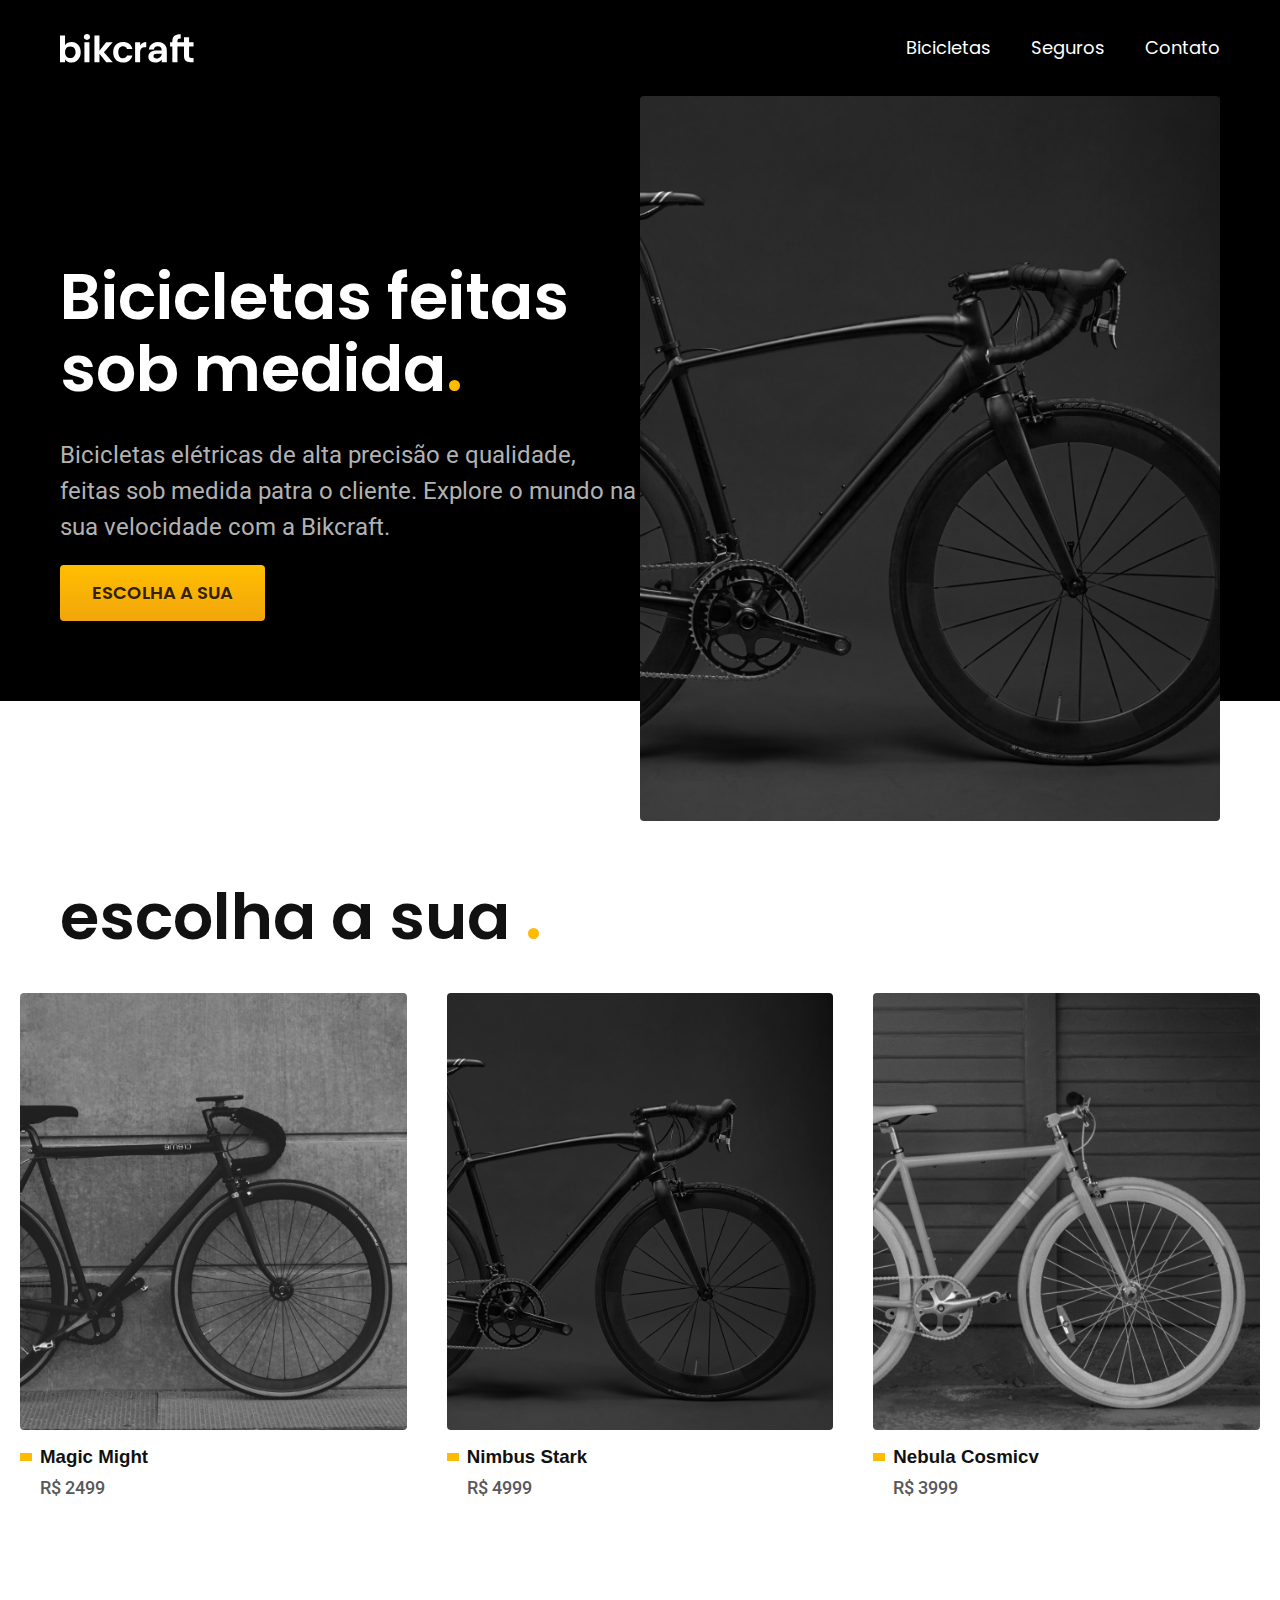
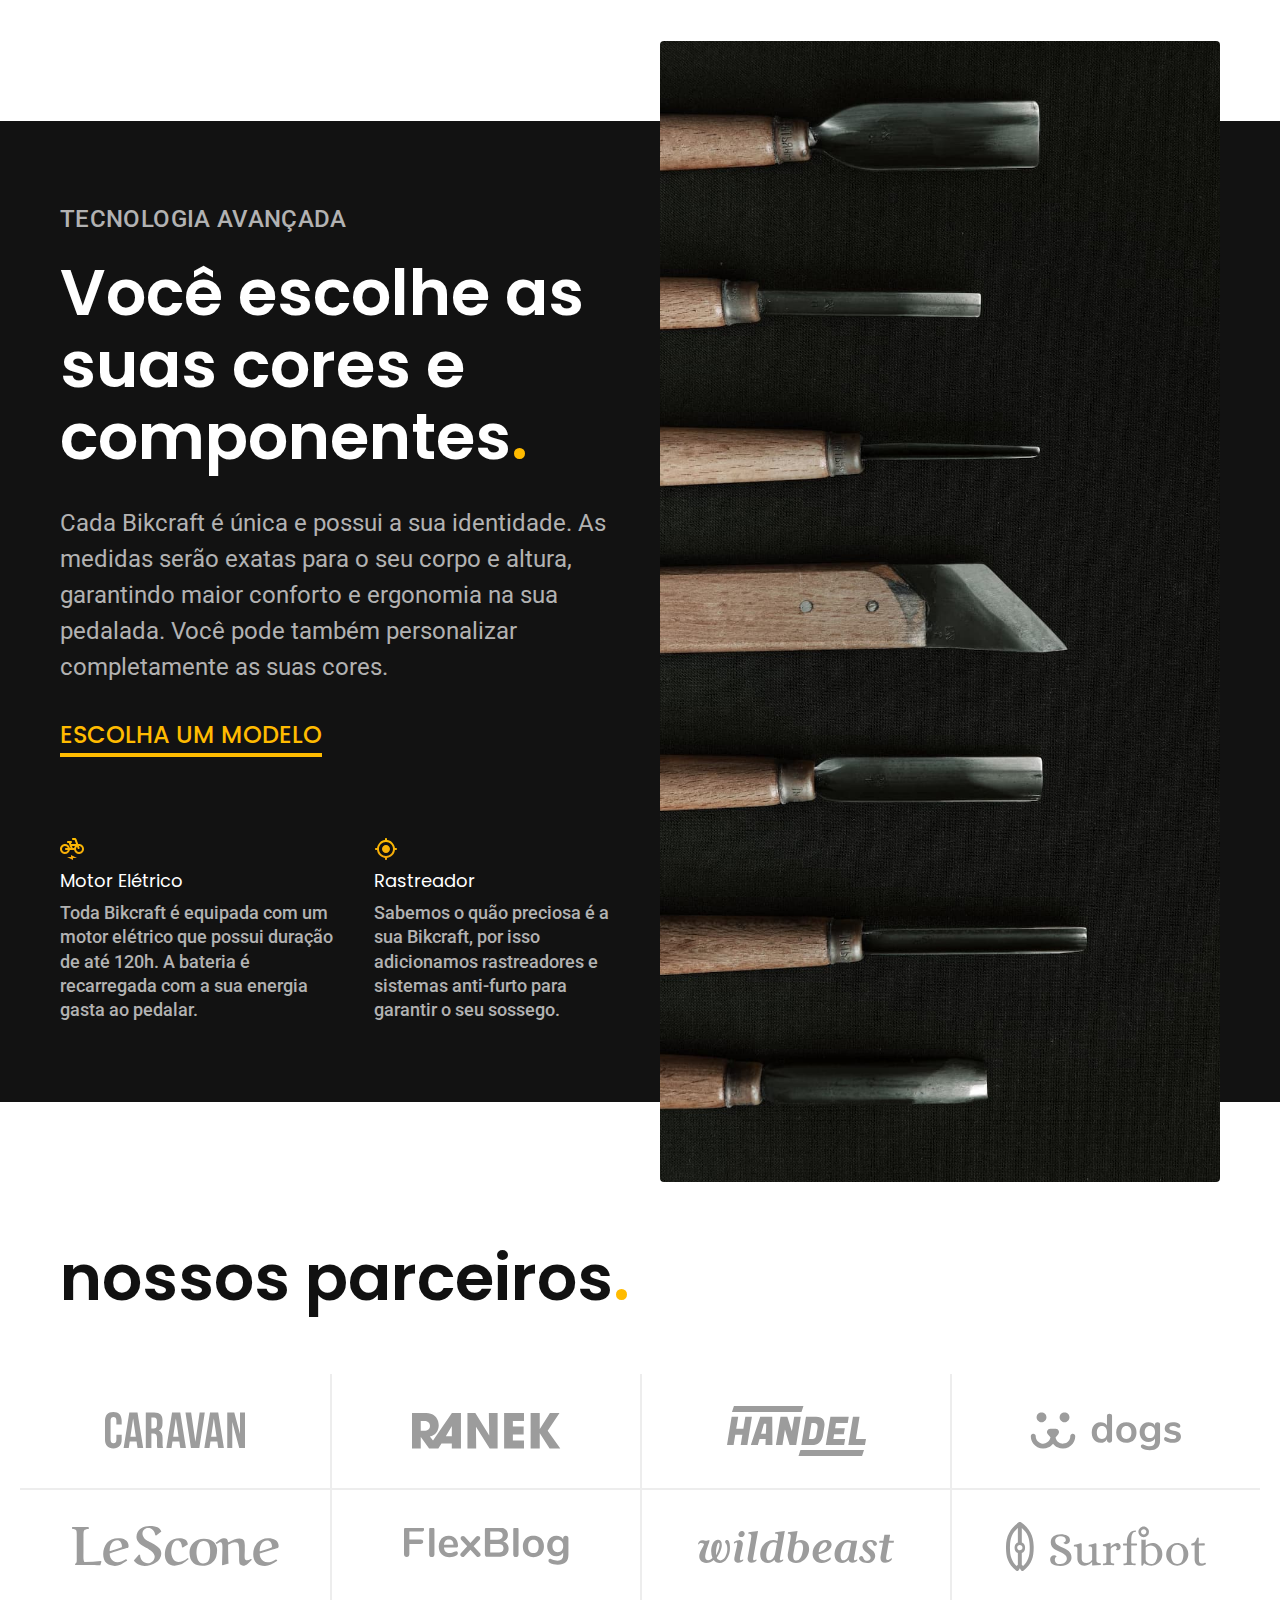
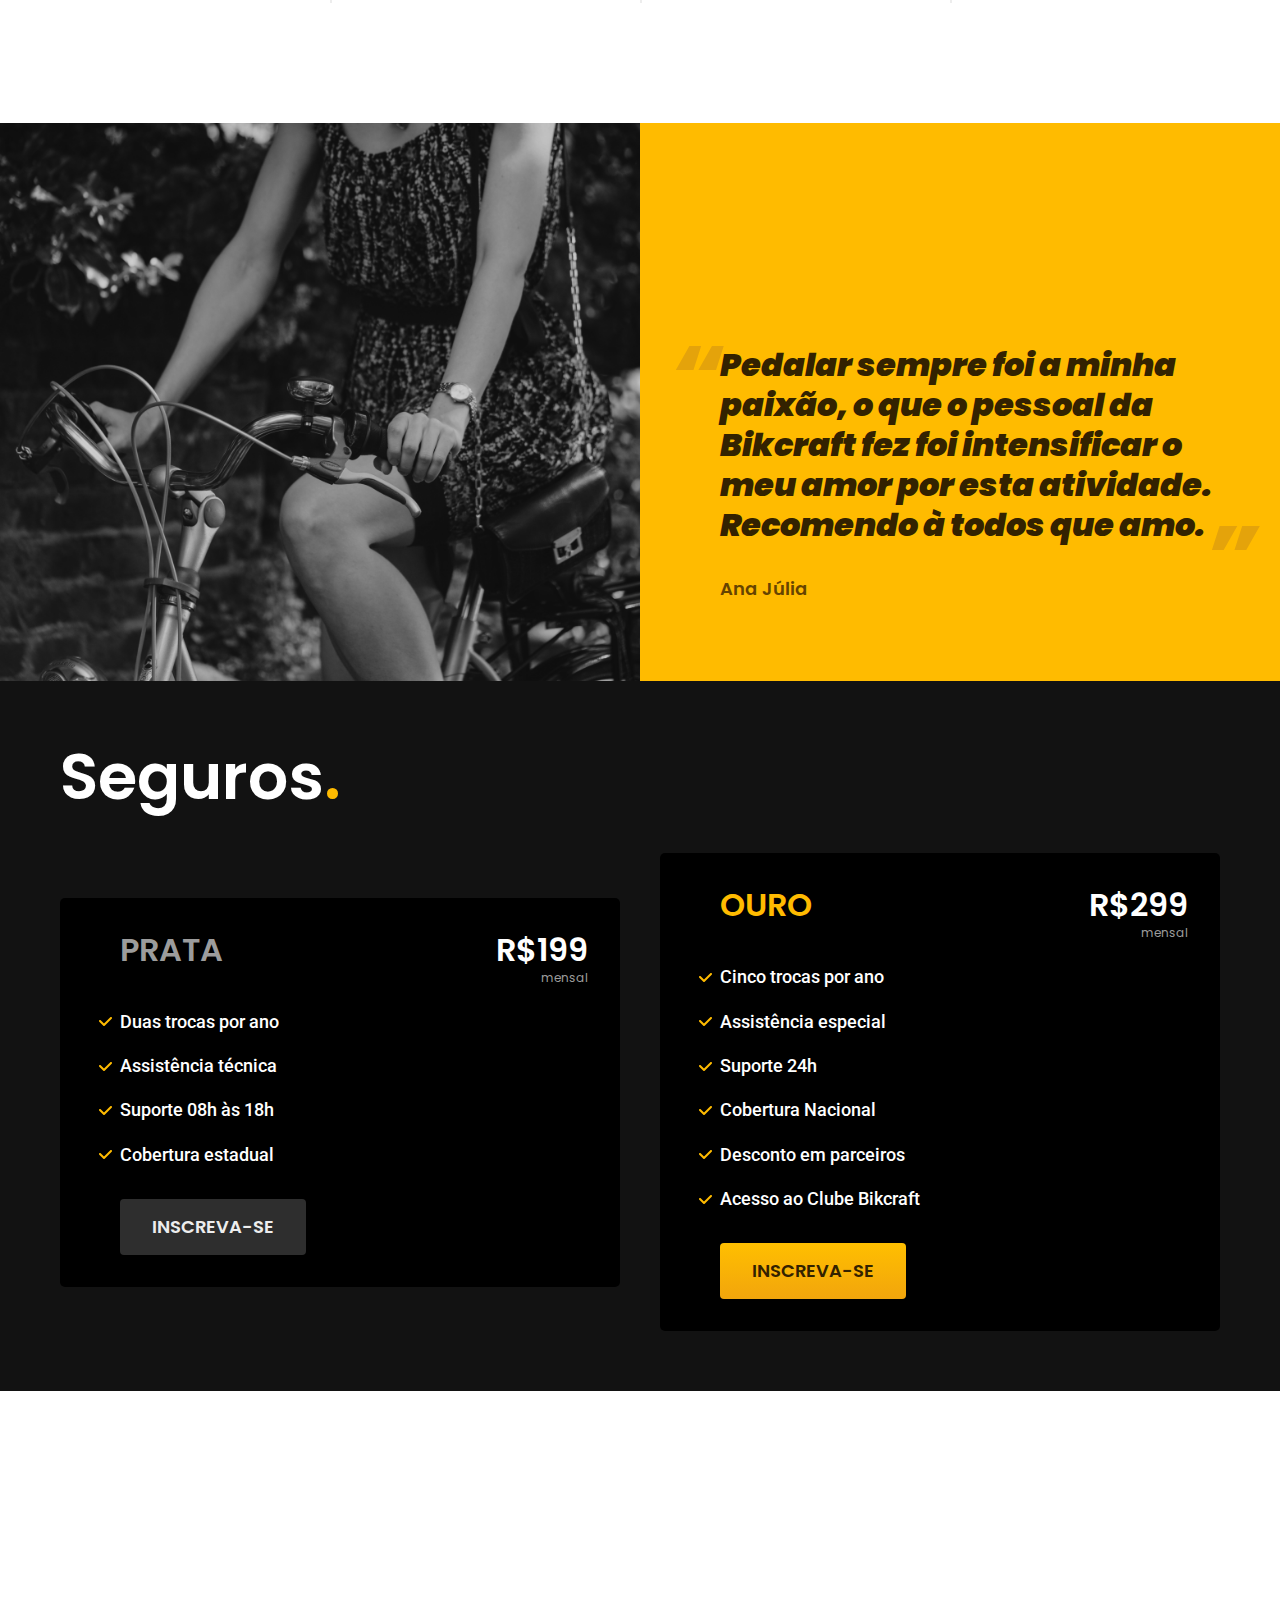
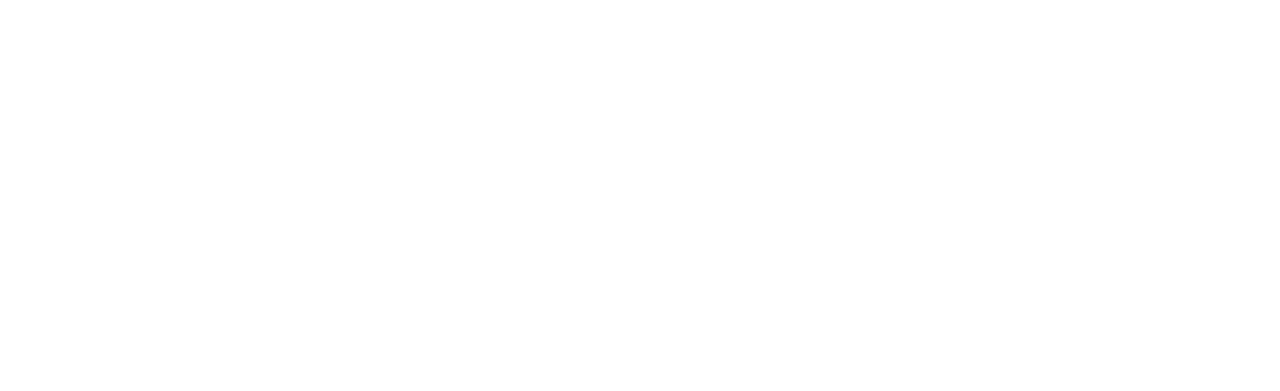
==== index.html @ 22cd0e04 "seguros" ====
<!DOCTYPE html>
<html lang="pt-br">

<head>
  <meta charset="UTF-8">
  <meta name="viewport" content="width=device-width, initial-scale=1.0">
  <link rel="stylesheet" href="./css/style.css">
  <title>Bikcraft - Bicicletas Elétricas</title>
  <meta name="description" content="Bicicletas elétricas de alta precisão e qualidade,  feitas sob medida patra o cliente. Explore o mundo na sua velocidade com a Bikcraft.">

  <link rel="preconnect" href="https://fonts.googleapis.com">
  <link rel="preconnect" href="https://fonts.gstatic.com" crossorigin>
  <link href="https://fonts.googleapis.com/css2?family=Merriweather:ital,wght@0,300;0,400;0,700;0,900;1,300;1,400;1,700;1,900&family=Poppins:ital,wght@0,100;0,200;0,300;0,400;0,500;0,600;0,700;0,800;0,900;1,100;1,200;1,300;1,400;1,500;1,600;1,700;1,800;1,900&family=Roboto:ital,wght@0,100;0,300;0,400;0,500;0,700;0,900;1,100;1,300;1,400;1,500;1,700;1,900&display=swap" rel="stylesheet">
</head>

<body>
  <header class="header-bg">
    <div class="container header">
      <a href="./">
        <img src="./Img/bikcraft logo.svg" alt="Bikcraft">
      </a>

      <nav aria-label="primaria">
        <ul class="header-menu font-1-m cor-0">
          <li><a href="./bicicletas.html">Bicicletas</a></li>
          <li><a href="./seguros.html">Seguros</a></li>
          <li><a href="./contato.html">Contato</a></li>
        </ul>
      </nav>
    </div>
  </header>

  <main class="introducao-bg">
    <div class="introducao container">
      <div class="introducao-conteudo">
        <h1 class="font-1-xxl cor-0">Bicicletas feitas sob medida<span class="cor-p1">.</span></h1>
        <p class="font-2-l cor-5">Bicicletas elétricas de alta precisão e qualidade, feitas sob medida patra o cliente. Explore o mundo na sua velocidade com a Bikcraft.</p>
        <a class="botao" href="./bicicletas.html">ESCOLHA A SUA</a>
      </div>
      <div>
        <img src="./Img/fotos/introducao.jpg" alt="bicicleta eletrica preta">
      </div>
    </div>
  </main>

  <article class="bicicletas-lista">
    <h2 class="container font-1-xxl">escolha a sua <span class="cor-p1">.</span></h2>

    <ul>
      <li>
        <a href="./bicicletas/magic.html">
          <img src="./Img/bicicletas/magic-home.jpg" alt="bicicleta preta">
          <h3 font-1-xl>Magic Might</h3>
          <span class="font-2-m cor-8">R$ 2499</span>
        </a>
      </li>

      <li>
        <a href="./bicicletas/nimbus.html">
          <img src="./Img/bicicletas/nimbus-home.jpg" alt="bicicleta preta">
          <h3 font-1-xl>Nimbus Stark</h3>
          <span class="font-2-m cor-8">R$ 4999</span>
        </a>
      </li>

      <li>
        <a href="./bicicletas/nebula.html">
          <img src="./Img/bicicletas/nebula-home.jpg" alt="bicicleta preta">
          <h3 font-1-xl>Nebula Cosmicv</h3>
          <span class="font-2-m cor-8">R$ 3999</span>
        </a>
      </li>
    </ul>
  </article>

  <article class="tecnologia-bg">
    <div class="container tecnologia">
      <div class="tecnologia-conteudo">
        <span class="font-2-l-b cor-5">Tecnologia avançada</span>
        <h2 class="font-1-xxl cor-0">Você escolhe as suas cores e componentes<span class="cor-p1">.</span></h2>
        <p class="font-2-l cor-5">Cada Bikcraft é única e possui a sua identidade. As medidas serão exatas para o seu corpo e altura, garantindo maior conforto e ergonomia na sua pedalada. Você pode também personalizar completamente as suas cores.</p>
        <a class="link" href="./bicicletas.html">ESCOLHA UM MODELO</a>

        <div class="tecnologia-vantagens">
          <div>
            <img src="./Img/icones/eletrica.svg" alt="">
            <h3 class="font-1-m cor-0">Motor Elétrico</h3>
            <p class="font-2-m cor-5">Toda Bikcraft é equipada com um motor elétrico que possui duração de até 120h. A bateria é recarregada com a sua energia gasta ao pedalar.</p>
          </div>

          <div>
            <img src="./Img/icones/rastreador.svg" alt="">
            <h3 class="font-1-m cor-0">Rastreador</h3>
            <p class="font-2-m cor-5">Sabemos o quão preciosa é a sua Bikcraft, por isso adicionamos rastreadores e sistemas anti-furto para garantir o seu sossego.</p>
          </div>
        </div>
      </div>

      <div class="tecnologia-imagem">
        <img src="./Img/fotos/tecnologia.jpg" alt="">
      </div>
    </div>
  </article>

  <section class="parceiros" aria-label="Nossos Parceiros">
    <h2 class="container font-1-xxl">nossos parceiros<span class="cor-p1">.</span></h2>
    <ul>
      <li><img src="Img/parceiros/caravan.svg" alt="caravan"></li>
      <li><img src="Img/parceiros/ranek.svg" alt="ranek.svg"></li>
      <li><img src="Img/parceiros/handel.svg" alt="handel"></li>
      <li><img src="Img/parceiros/dogs.svg" alt="caravan"></li>
      <li><img src="Img/parceiros/lescone.svg" alt="lescone"></li>
      <li><img src="Img/parceiros/flexblog.svg" alt="flexblog"></li>
      <li><img src="Img/parceiros/wildbeast.svg" alt="wildbeast"></li>
      <li><img src="Img/parceiros/surfbot.svg" alt="surfbot"></li>
    </ul>
  </section>

  <section class="depoimento" aria-label="Depoimento">
    <div>
      <img src="./Img/fotos/depoimento.jpg" alt="Pessoa pedalando um bicicleta bikcraft">
    </div>
    <div class="depoimento-conteudo">
      <!-- tag especifica para alguem que disse isso -->
      <blockquote class="font-1-xl cor-p5">
        <p>Pedalar sempre foi a minha paixão, o que o pessoal da Bikcraft fez foi intensificar o meu amor por esta atividade. Recomendo à todos que amo.</p>
      </blockquote>
      <span class="font-1-m-b cor-p4">Ana Júlia</span>
    </div>
  </section>

  <article class="seguros-bg">
    <div class="seguros container">
      <h2 class="font-1-xxl cor-0">Seguros<span class="cor-p1">.</span></h2>
      <div class="seguros-item">
        <h3 class="font-1-xl cor-6">PRATA</h3>
        <span class="font-1-xl cor-0">R$199 <span class="font-1-xs cor-6">mensal</span></span>
        <ul class="font-2-m cor-0">
          <li>Duas trocas por ano</li>
          <li>Assistência técnica</li>
          <li>Suporte 08h às 18h</li>
          <li>Cobertura estadual</li>
        </ul>
        <a href="./orcamento.html" class="botao secundario">INSCREVA-SE</a>
      </div>

      <div class="seguros-item">
        <h3 class="font-1-xl cor-p1">OURO</h3>
        <span class="font-1-xl cor-0">R$299 <span class="font-1-xs cor-6">mensal</span></span>
        <ul class="font-2-m cor-0">
          <li>Cinco trocas por ano</li>
          <li>Assistência especial</li>
          <li>Suporte 24h</li>
          <li>Cobertura Nacional</li>
          <li>Desconto em parceiros</li>
          <li>Acesso ao Clube Bikcraft</li>
        </ul>
        <a href="./orcamento.html" class="botao">INSCREVA-SE</a>
      </div>
    </div>
  </article>

</body>

</html>
---- css/style.css ----
@import "./global/global.css";
@import "./utilidades/tipografia.css";
@import "./utilidades/cores.css";
@import "./global/header.css";
@import "./utilidades/componentes.css";
@import "./home/introducao.css";
@import "./bicicletas/bicicletas-lista.css";
@import "./home/tecnologia.css";
@import "./home/parceiros.css";
@import "./home/depoimento.css";
@import "./seguros/seguros.css";
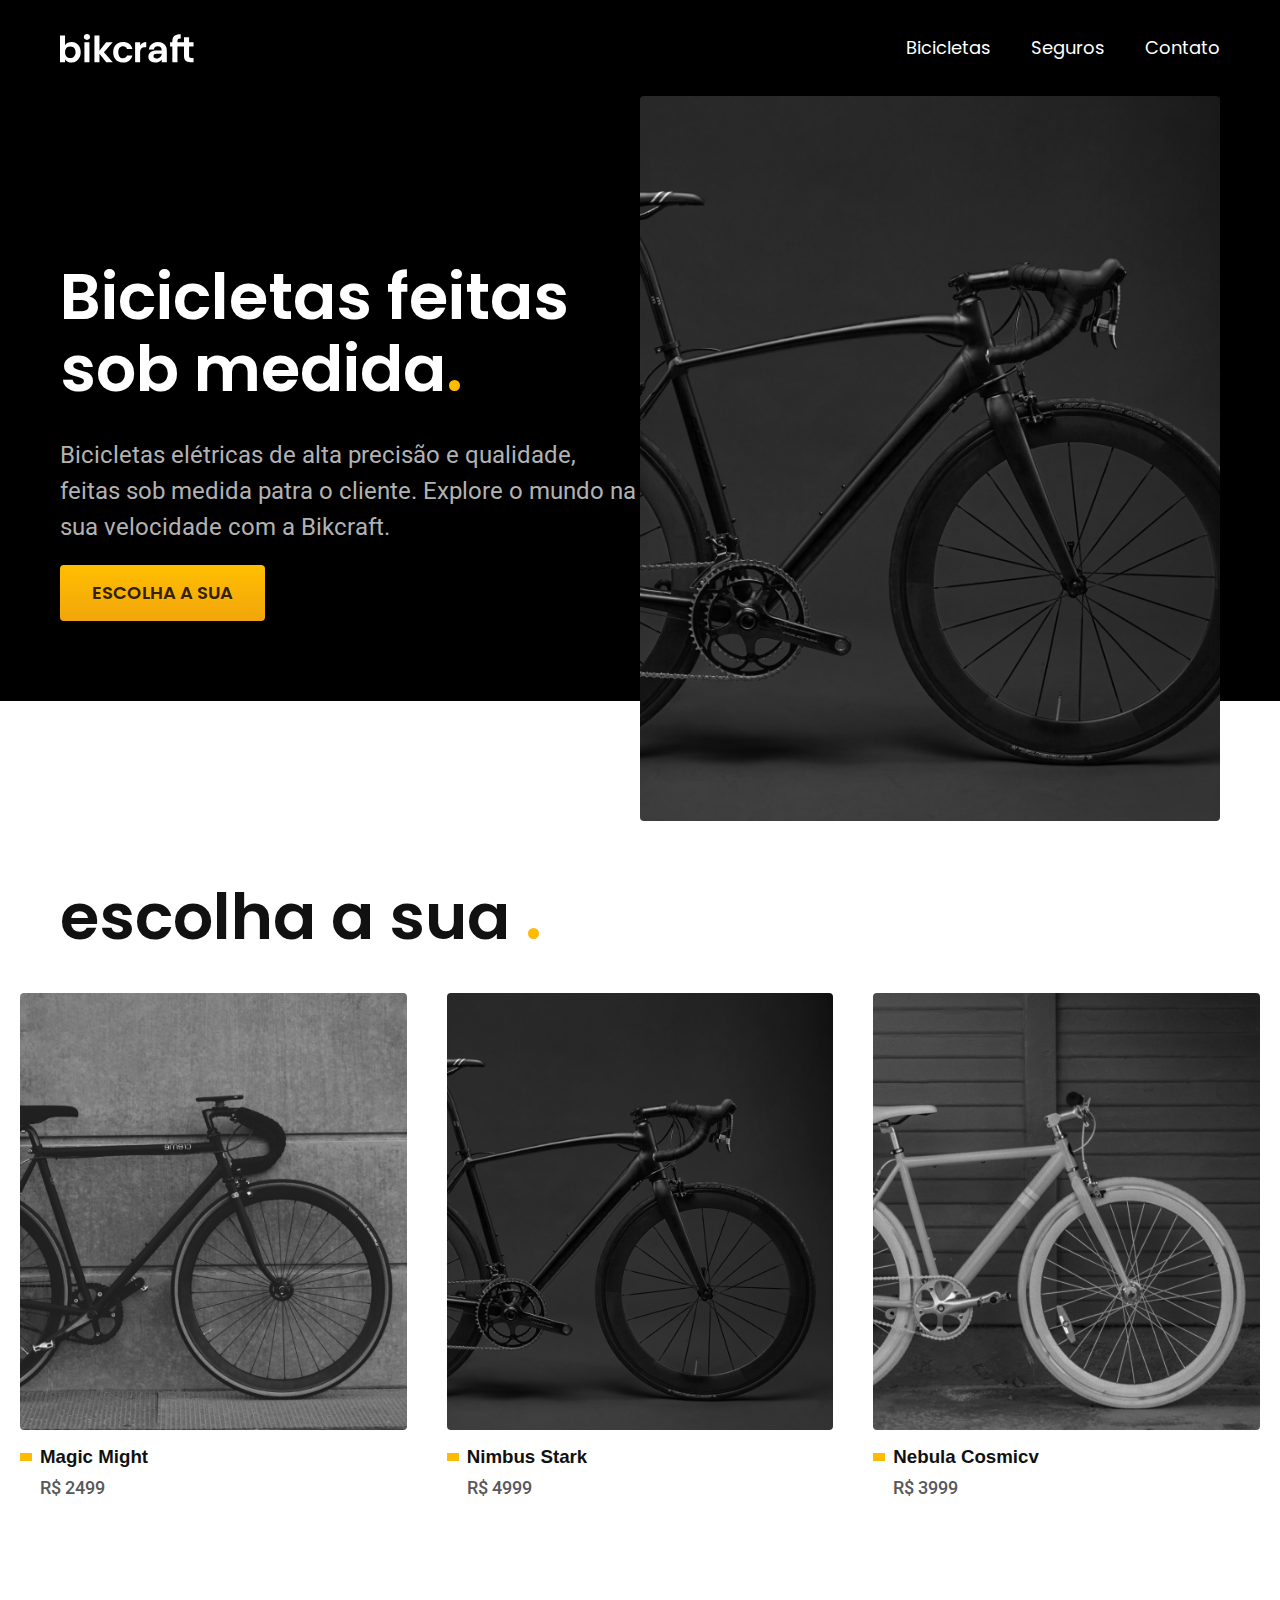
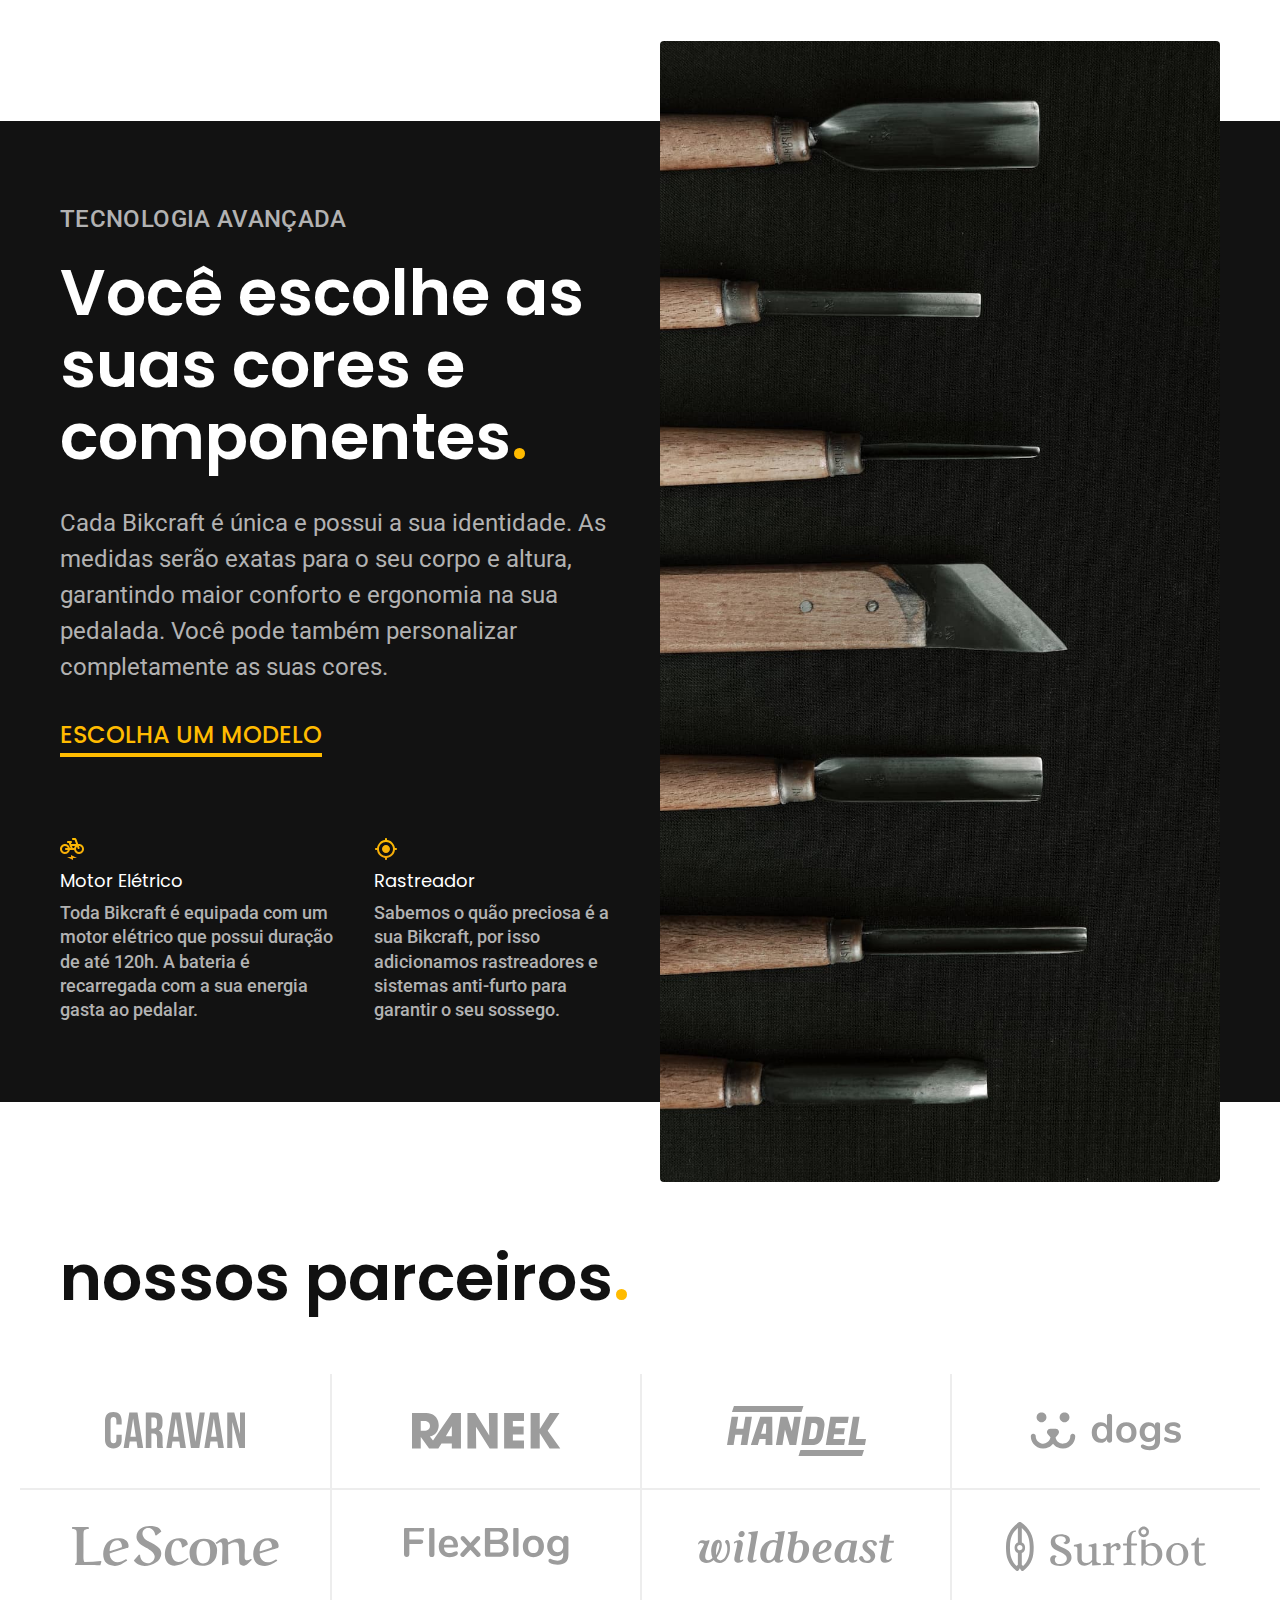
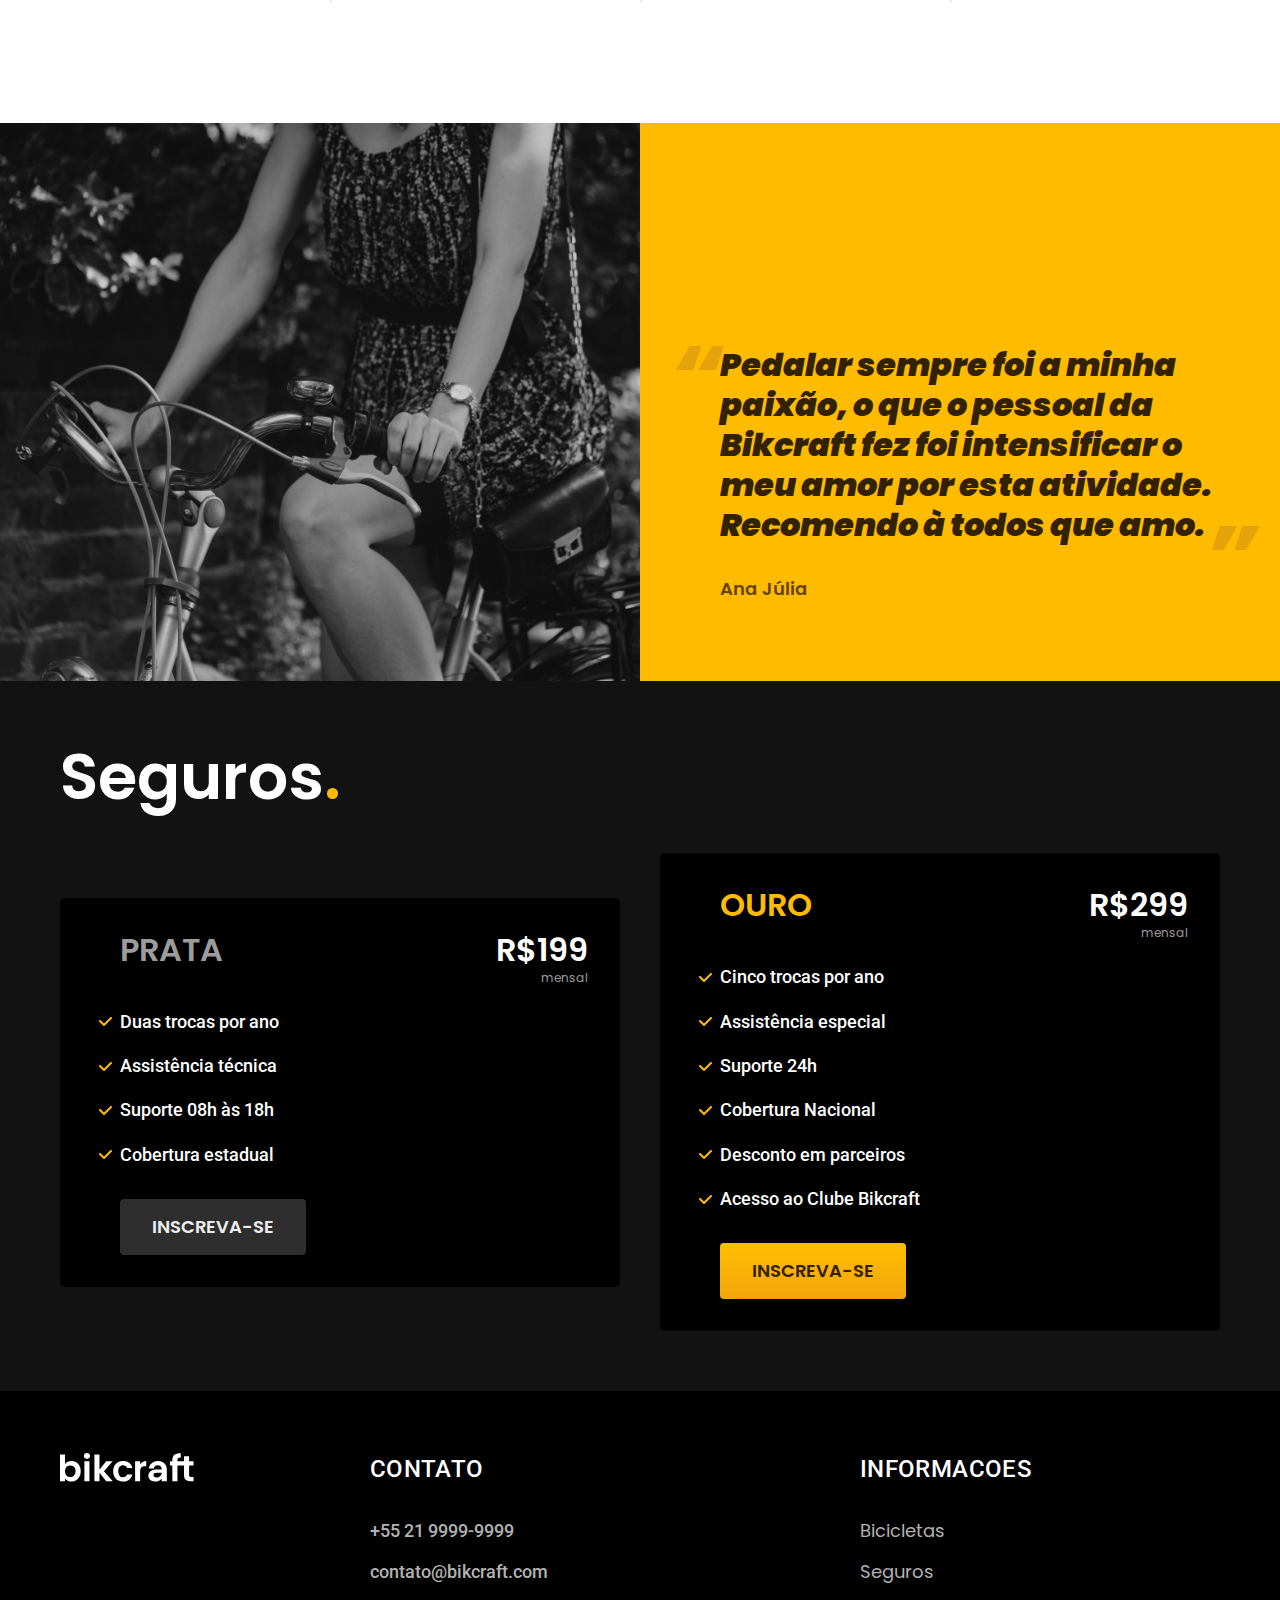
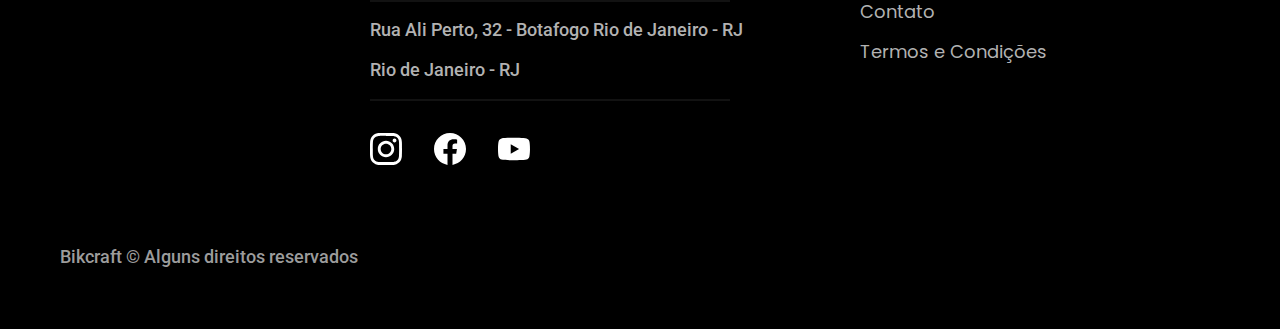
==== commit e2c47f9e: "footer" ====
--- a/index.html
+++ b/index.html
@@ -160,6 +160,43 @@
     </div>
   </article>
 
+  <footer class="footer-bg">
+    <div class="footer container">
+      <img src="./Img/bikcraft logo.svg" alt="Bikcraft">
+      <div class="footer-contato">
+        <h3 class="font-2-l-b cor-0">CONTATO</h3>
+        <ul class="font-2-m cor-5">
+          <li><a href="tel:+55 21 9999-9999">+55 21 9999-9999</a></li>
+          <li><a href="mailto:contato@bikcraft.com">contato@bikcraft.com</a></li>
+          <li><a href="#">Rua Ali Perto, 32 - Botafogo Rio de Janeiro - RJ</a></li>
+          <li>Rio de Janeiro - RJ</li>
+        </ul>
+        <div class="footer-redes">
+          <a href="">
+            <img src="./Img/redes/instagram.svg" alt="instagram">
+          </a>
+          <a href="">
+            <img src="./Img/redes/facebook.svg" alt="facebook">
+          </a>
+          <a href="">
+            <img src="./Img/redes/youtube.svg" alt="youtube">
+          </a>
+        </div>
+      </div>
+
+      <div class="footer-informacoes">
+        <h3 class="font-2-l-b cor-0">INFORMACOES</h3>
+        <ul class="font-1-m cor-5">
+          <li><a href="./bicicletas.html">Bicicletas</a></li>
+          <li><a href="./seguros.html">Seguros</a></li>
+          <li><a href="./contato.html">Contato</a></li>
+          <li><a href="./termos.html">Termos e Condições</a></li>
+        </ul>
+      </div>
+      <p class="footer-copy font-2-m cor-6">Bikcraft © Alguns direitos reservados</p>
+    </div>
+  </footer>
+
 </body>
 
 </html>--- a/css/style.css
+++ b/css/style.css
@@ -9,3 +9,4 @@
 @import "./home/parceiros.css";
 @import "./home/depoimento.css";
 @import "./seguros/seguros.css";
+@import "./global/footer.css";
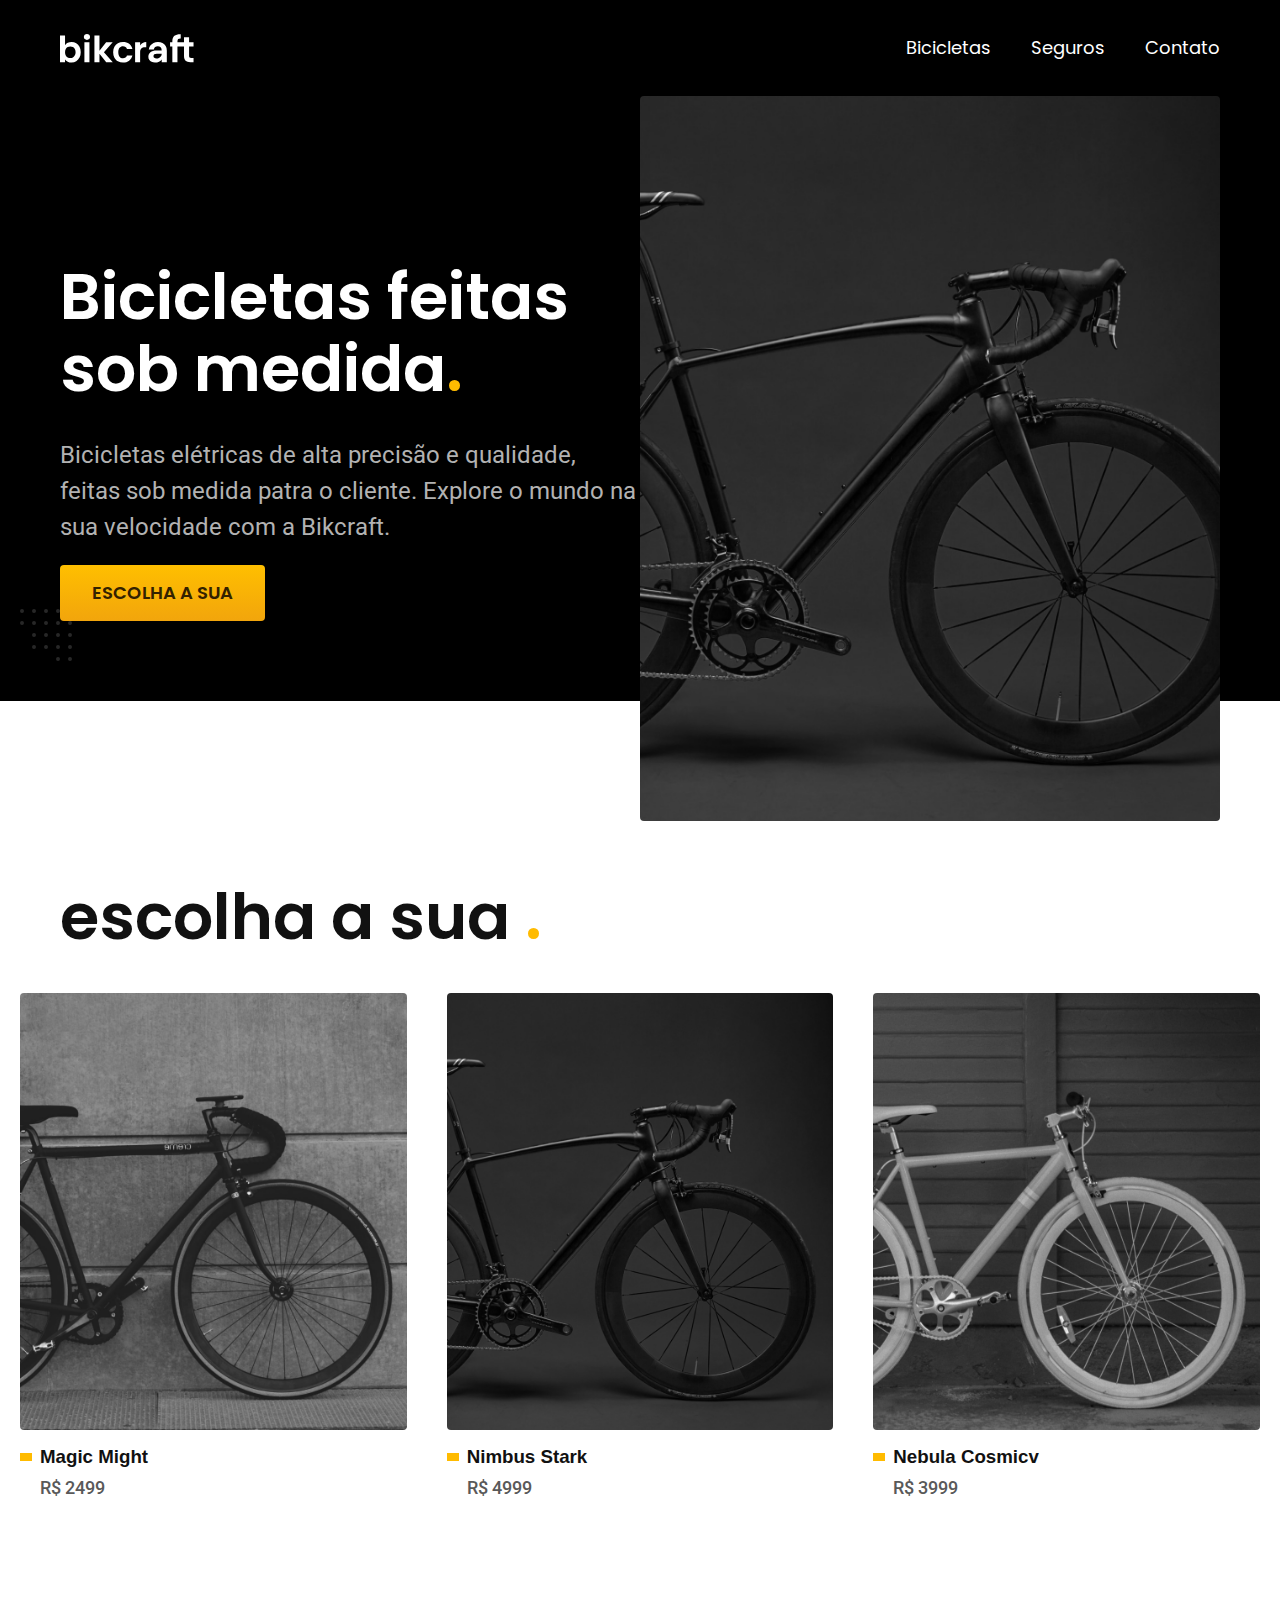
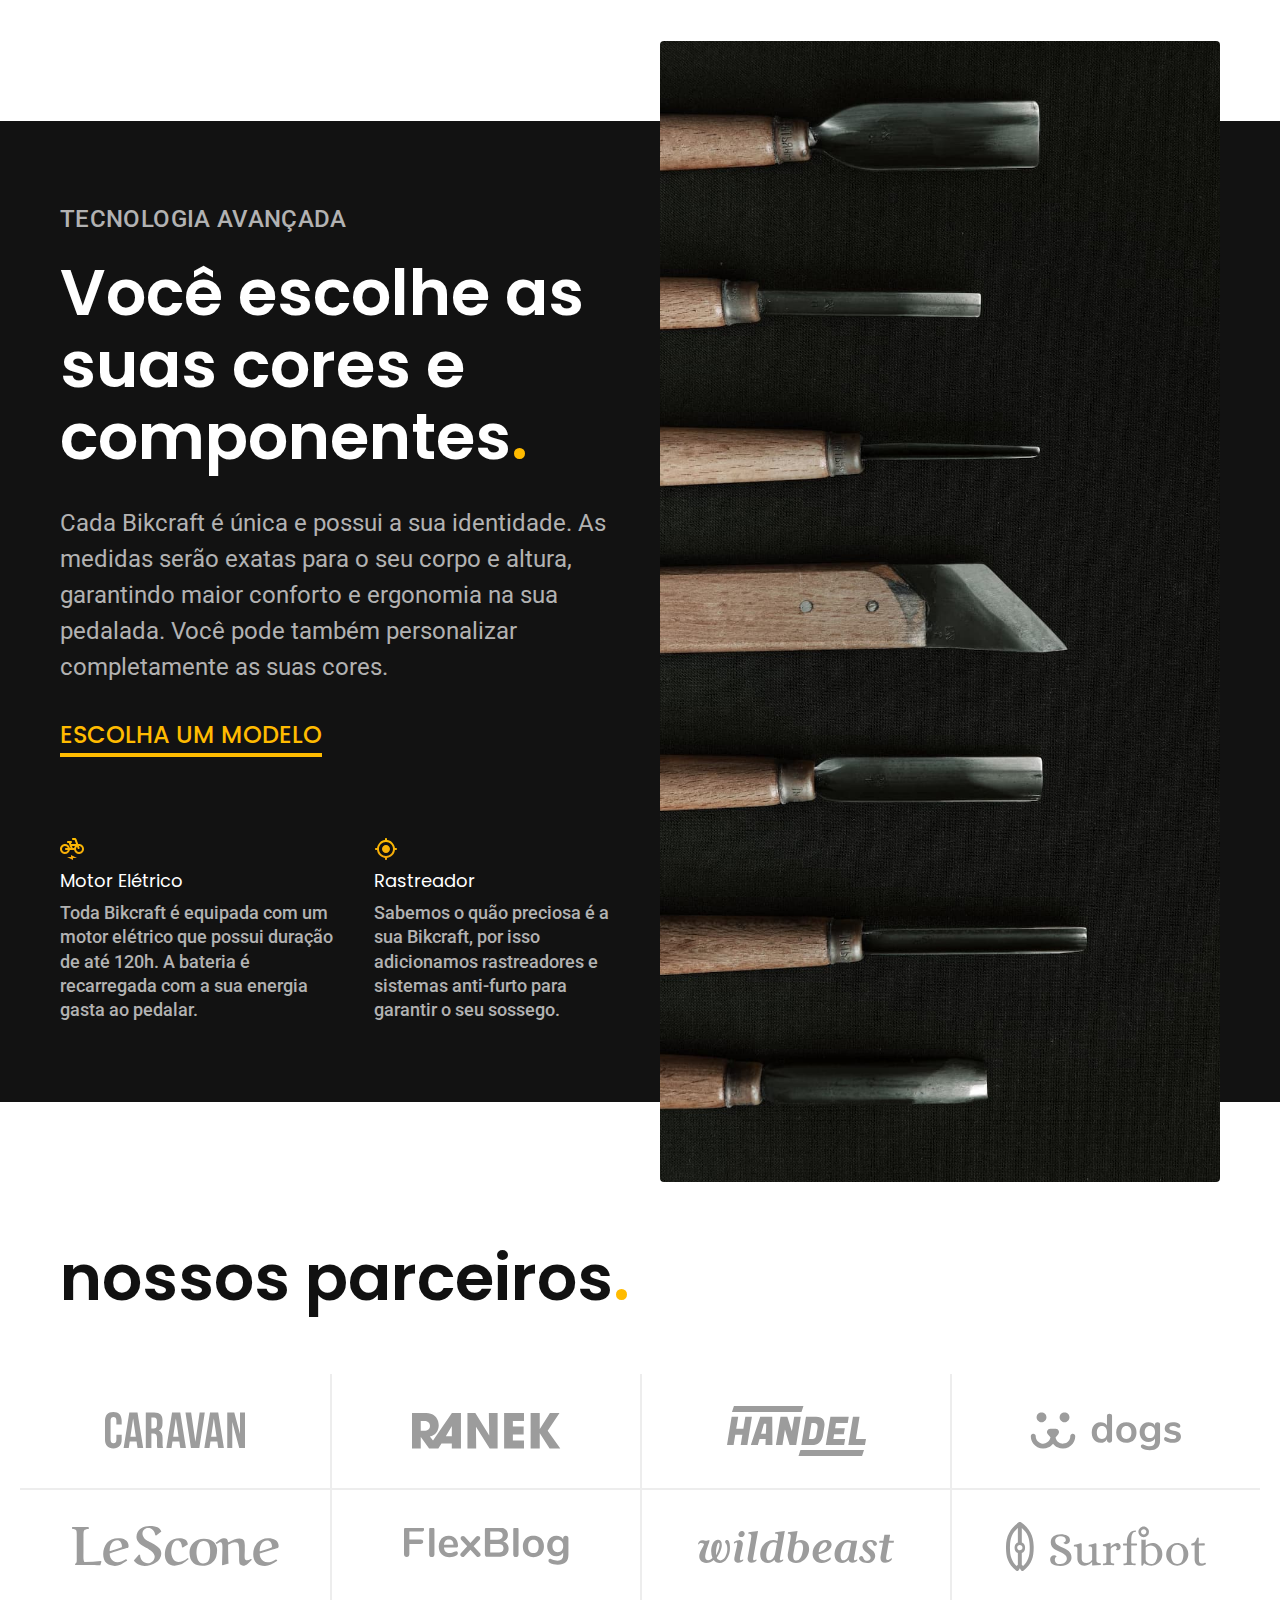
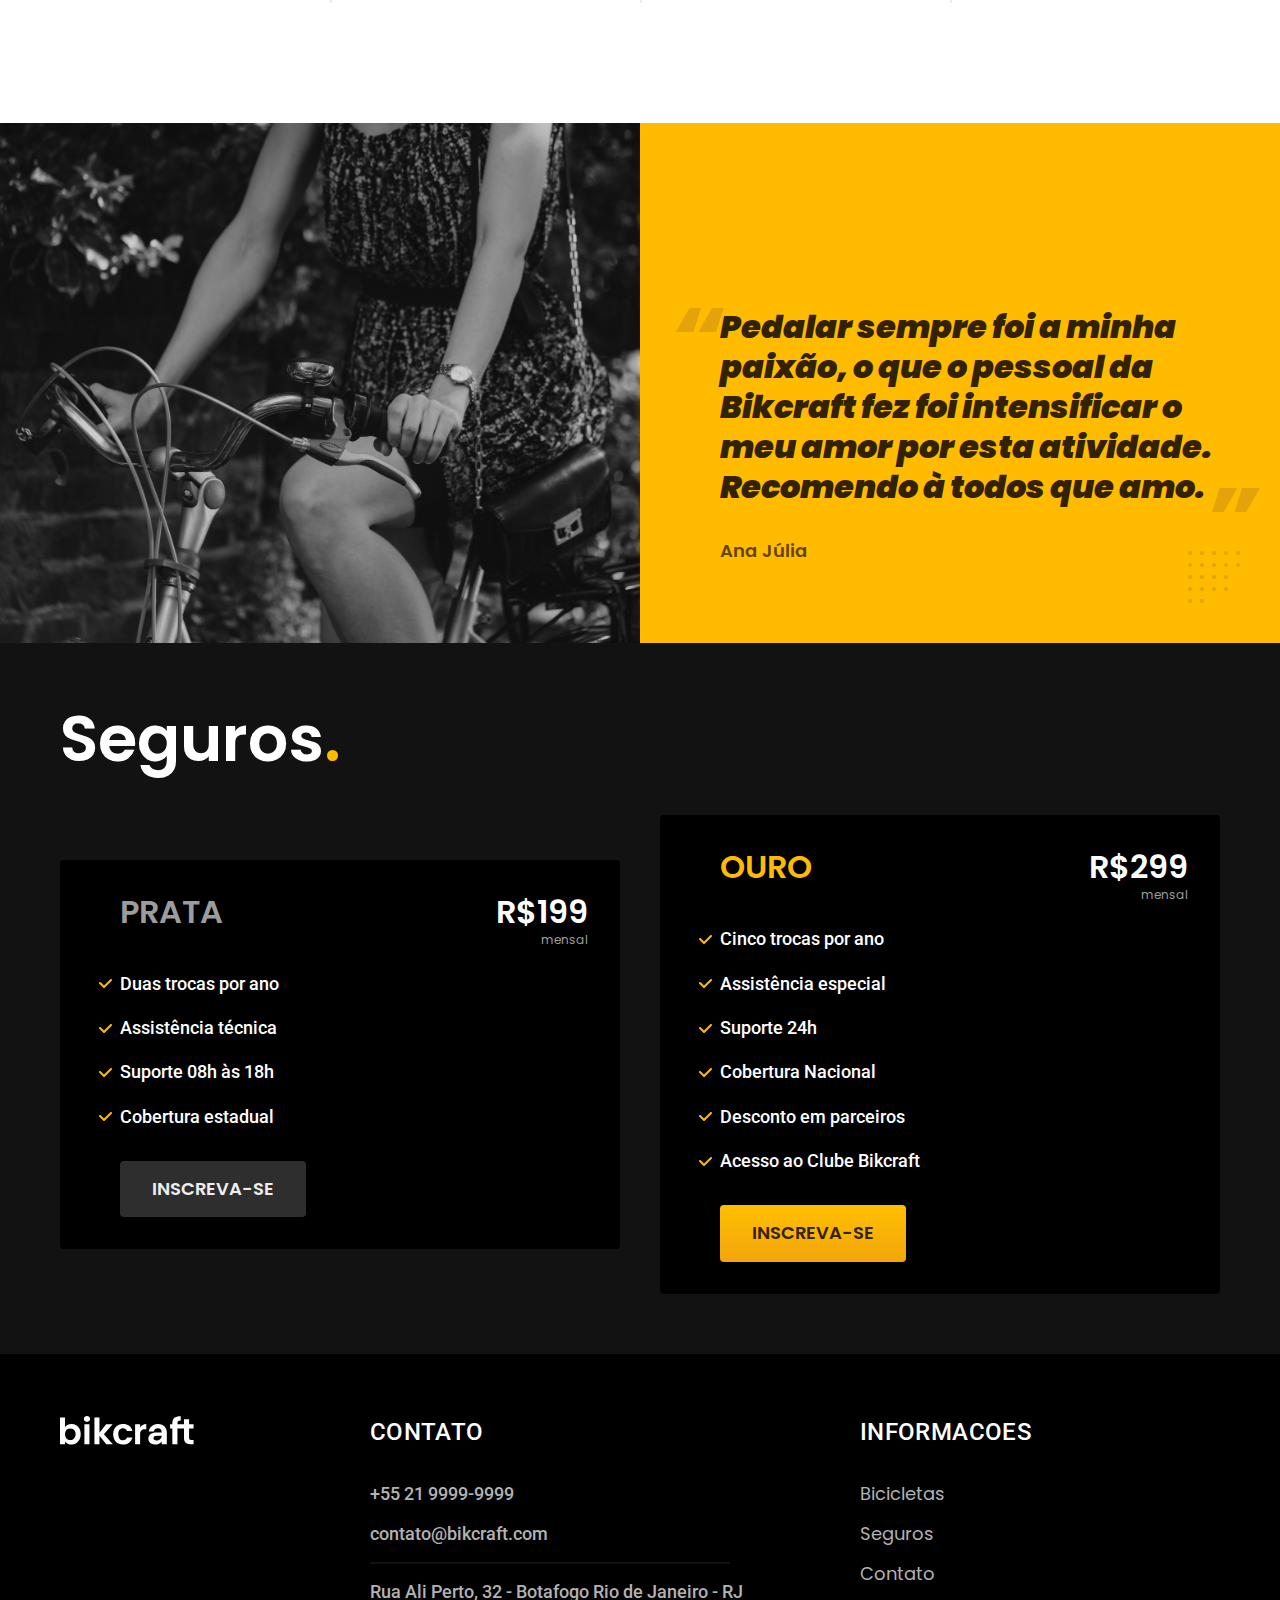
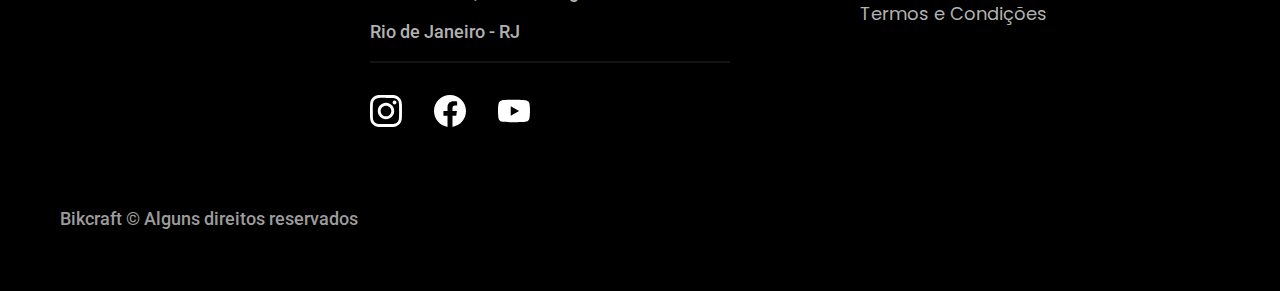
==== commit 6e8970a3: "final1" ====
--- a/index.html
+++ b/index.html
@@ -5,6 +5,8 @@
   <meta charset="UTF-8">
   <meta name="viewport" content="width=device-width, initial-scale=1.0">
   <link rel="stylesheet" href="./css/style.css">
+  <!-- faz cm que o css carregue antes de qualquer coisa -->
+  <link rel="preload" href="./css/style.css" as="style">
   <title>Bikcraft - Bicicletas Elétricas</title>
   <meta name="description" content="Bicicletas elétricas de alta precisão e qualidade,  feitas sob medida patra o cliente. Explore o mundo na sua velocidade com a Bikcraft.">
 
@@ -17,7 +19,7 @@
   <header class="header-bg">
     <div class="container header">
       <a href="./">
-        <img src="./Img/bikcraft logo.svg" alt="Bikcraft">
+        <img src="./Img/bikcraft logo.svg" width="136" height="32" alt="Bikcraft">
       </a>
 
       <nav aria-label="primaria">
@@ -37,9 +39,10 @@
         <p class="font-2-l cor-5">Bicicletas elétricas de alta precisão e qualidade, feitas sob medida patra o cliente. Explore o mundo na sua velocidade com a Bikcraft.</p>
         <a class="botao" href="./bicicletas.html">ESCOLHA A SUA</a>
       </div>
-      <div>
-        <img src="./Img/fotos/introducao.jpg" alt="bicicleta eletrica preta">
-      </div>
+      <picture>
+        <source media="(max-width: 800px)" srcset="./img/bicicletas/nimbus.jpg">
+        <img src="./Img/fotos/introducao.jpg" width="1280" height="1600" alt="bicicleta eletrica preta">
+      </picture>
     </div>
   </main>
 
@@ -49,7 +52,7 @@
     <ul>
       <li>
         <a href="./bicicletas/magic.html">
-          <img src="./Img/bicicletas/magic-home.jpg" alt="bicicleta preta">
+          <img src="./Img/bicicletas/magic-home.jpg" width="920" height="1040" alt="bicicleta preta">
           <h3 font-1-xl>Magic Might</h3>
           <span class="font-2-m cor-8">R$ 2499</span>
         </a>
@@ -57,7 +60,7 @@
 
       <li>
         <a href="./bicicletas/nimbus.html">
-          <img src="./Img/bicicletas/nimbus-home.jpg" alt="bicicleta preta">
+          <img src="./Img/bicicletas/nimbus-home.jpg" alt="bicicleta preta" width="920" height="1040">
           <h3 font-1-xl>Nimbus Stark</h3>
           <span class="font-2-m cor-8">R$ 4999</span>
         </a>
@@ -65,7 +68,7 @@
 
       <li>
         <a href="./bicicletas/nebula.html">
-          <img src="./Img/bicicletas/nebula-home.jpg" alt="bicicleta preta">
+          <img src="./Img/bicicletas/nebula-home.jpg" alt="bicicleta preta" width="920" height="1040">
           <h3 font-1-xl>Nebula Cosmicv</h3>
           <span class="font-2-m cor-8">R$ 3999</span>
         </a>
@@ -83,13 +86,13 @@
 
         <div class="tecnologia-vantagens">
           <div>
-            <img src="./Img/icones/eletrica.svg" alt="">
+            <img src="./Img/icones/eletrica.svg" alt="" width="24" height="24">
             <h3 class="font-1-m cor-0">Motor Elétrico</h3>
             <p class="font-2-m cor-5">Toda Bikcraft é equipada com um motor elétrico que possui duração de até 120h. A bateria é recarregada com a sua energia gasta ao pedalar.</p>
           </div>
 
           <div>
-            <img src="./Img/icones/rastreador.svg" alt="">
+            <img src="./Img/icones/rastreador.svg" alt="" width="24" height="24">
             <h3 class="font-1-m cor-0">Rastreador</h3>
             <p class="font-2-m cor-5">Sabemos o quão preciosa é a sua Bikcraft, por isso adicionamos rastreadores e sistemas anti-furto para garantir o seu sossego.</p>
           </div>
@@ -97,7 +100,7 @@
       </div>
 
       <div class="tecnologia-imagem">
-        <img src="./Img/fotos/tecnologia.jpg" alt="">
+        <img src="./Img/fotos/tecnologia.jpg" alt="" width="1200" height="1920">
       </div>
     </div>
   </article>
@@ -105,20 +108,20 @@
   <section class="parceiros" aria-label="Nossos Parceiros">
     <h2 class="container font-1-xxl">nossos parceiros<span class="cor-p1">.</span></h2>
     <ul>
-      <li><img src="Img/parceiros/caravan.svg" alt="caravan"></li>
-      <li><img src="Img/parceiros/ranek.svg" alt="ranek.svg"></li>
-      <li><img src="Img/parceiros/handel.svg" alt="handel"></li>
-      <li><img src="Img/parceiros/dogs.svg" alt="caravan"></li>
-      <li><img src="Img/parceiros/lescone.svg" alt="lescone"></li>
-      <li><img src="Img/parceiros/flexblog.svg" alt="flexblog"></li>
-      <li><img src="Img/parceiros/wildbeast.svg" alt="wildbeast"></li>
-      <li><img src="Img/parceiros/surfbot.svg" alt="surfbot"></li>
+      <li><img src="Img/parceiros/caravan.svg" alt="caravan" width="140" height="38"></li>
+      <li><img src="Img/parceiros/ranek.svg" alt="ranek.svg" width="149" height="36"></li>
+      <li><img src="Img/parceiros/handel.svg" alt="handel" width="139" height="50"></li>
+      <li><img src="Img/parceiros/dogs.svg" alt="caravan" width="152" height="39"></li>
+      <li><img src="Img/parceiros/lescone.svg" alt="lescone" width="208" height="41"></li>
+      <li><img src="Img/parceiros/flexblog.svg" alt="flexblog" width="165" height="38"></li>
+      <li><img src="Img/parceiros/wildbeast.svg" alt="wildbeast" width="196" height="34"></li>
+      <li><img src="Img/parceiros/surfbot.svg" alt="surfbot" width="200" height="49"></li>
     </ul>
   </section>
 
   <section class="depoimento" aria-label="Depoimento">
     <div>
-      <img src="./Img/fotos/depoimento.jpg" alt="Pessoa pedalando um bicicleta bikcraft">
+      <img src="./Img/fotos/depoimento.jpg" alt="Pessoa pedalando um bicicleta bikcraft" width="1560" height="1360">
     </div>
     <div class="depoimento-conteudo">
       <!-- tag especifica para alguem que disse isso -->
@@ -162,7 +165,7 @@
 
   <footer class="footer-bg">
     <div class="footer container">
-      <img src="./Img/bikcraft logo.svg" alt="Bikcraft">
+      <img src="./Img/bikcraft logo.svg" width="136" height="32" alt="Bikcraft">
       <div class="footer-contato">
         <h3 class="font-2-l-b cor-0">CONTATO</h3>
         <ul class="font-2-m cor-5">
@@ -173,13 +176,13 @@
         </ul>
         <div class="footer-redes">
           <a href="">
-            <img src="./Img/redes/instagram.svg" alt="instagram">
+            <img src="./Img/redes/instagram.svg" alt="instagram" width="32" height="32">
           </a>
           <a href="">
-            <img src="./Img/redes/facebook.svg" alt="facebook">
+            <img src="./Img/redes/facebook.svg" alt="facebook" width="32" height="32">
           </a>
           <a href="">
-            <img src="./Img/redes/youtube.svg" alt="youtube">
+            <img src="./Img/redes/youtube.svg" alt="youtube" width="32" height="32">
           </a>
         </div>
       </div>
--- a/css/style.css
+++ b/css/style.css
@@ -10,3 +10,13 @@
 @import "./home/depoimento.css";
 @import "./seguros/seguros.css";
 @import "./global/footer.css";
+@import "./termos/termos.css";
+@import "./bicicletas/bicicletas.css";
+@import "./seguros/vantagens.css";
+@import "./seguros/perguntas.css";
+@import "./bicicleta/bicicleta.css";
+@import "./bicicleta/seguro.css";
+@import "./Contato/contato.css";
+@import "./Contato/lojas.css";
+@import "./utilidades/formulario.css";
+@import "./orcamento/orcamento.css";
--- a/css/style.css
+++ b/css/style.css
@@ -10,3 +10,13 @@
 @import "./home/depoimento.css";
 @import "./seguros/seguros.css";
 @import "./global/footer.css";
+@import "./termos/termos.css";
+@import "./bicicletas/bicicletas.css";
+@import "./seguros/vantagens.css";
+@import "./seguros/perguntas.css";
+@import "./bicicleta/bicicleta.css";
+@import "./bicicleta/seguro.css";
+@import "./Contato/contato.css";
+@import "./Contato/lojas.css";
+@import "./utilidades/formulario.css";
+@import "./orcamento/orcamento.css";
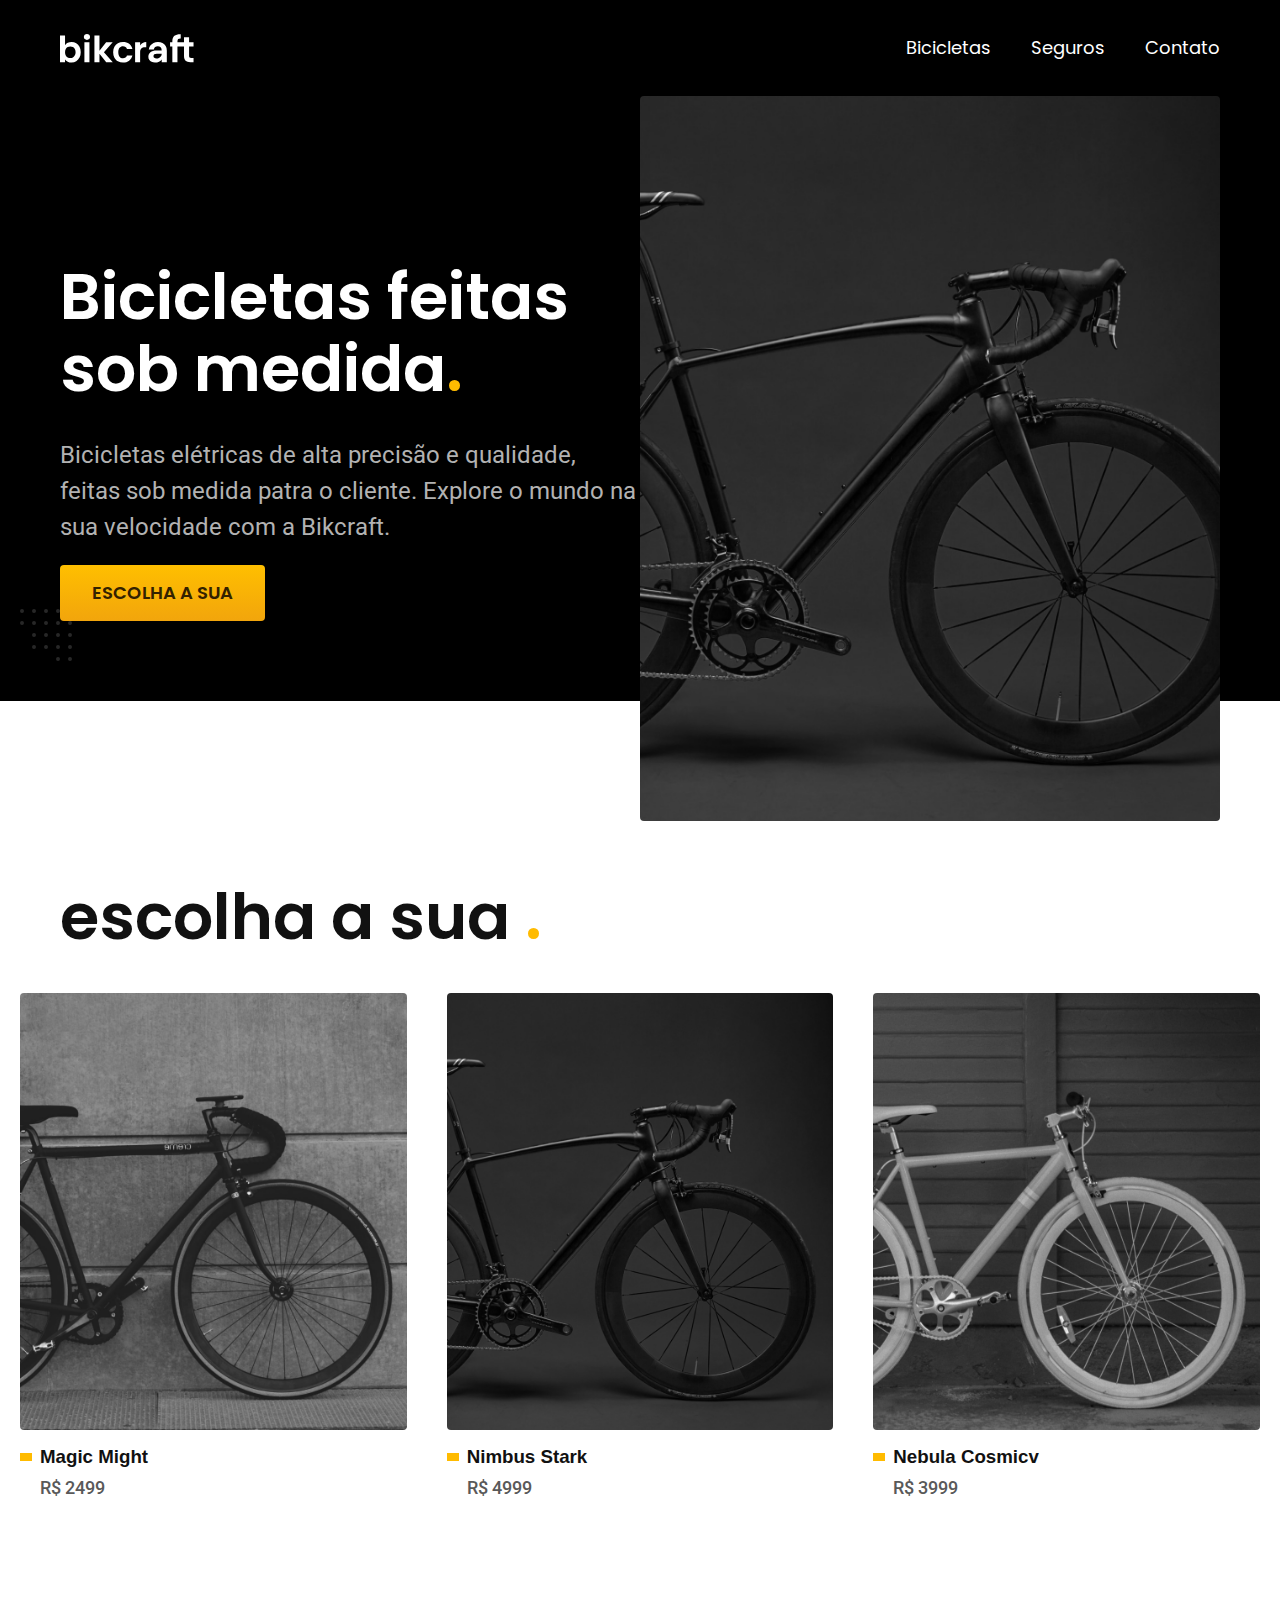
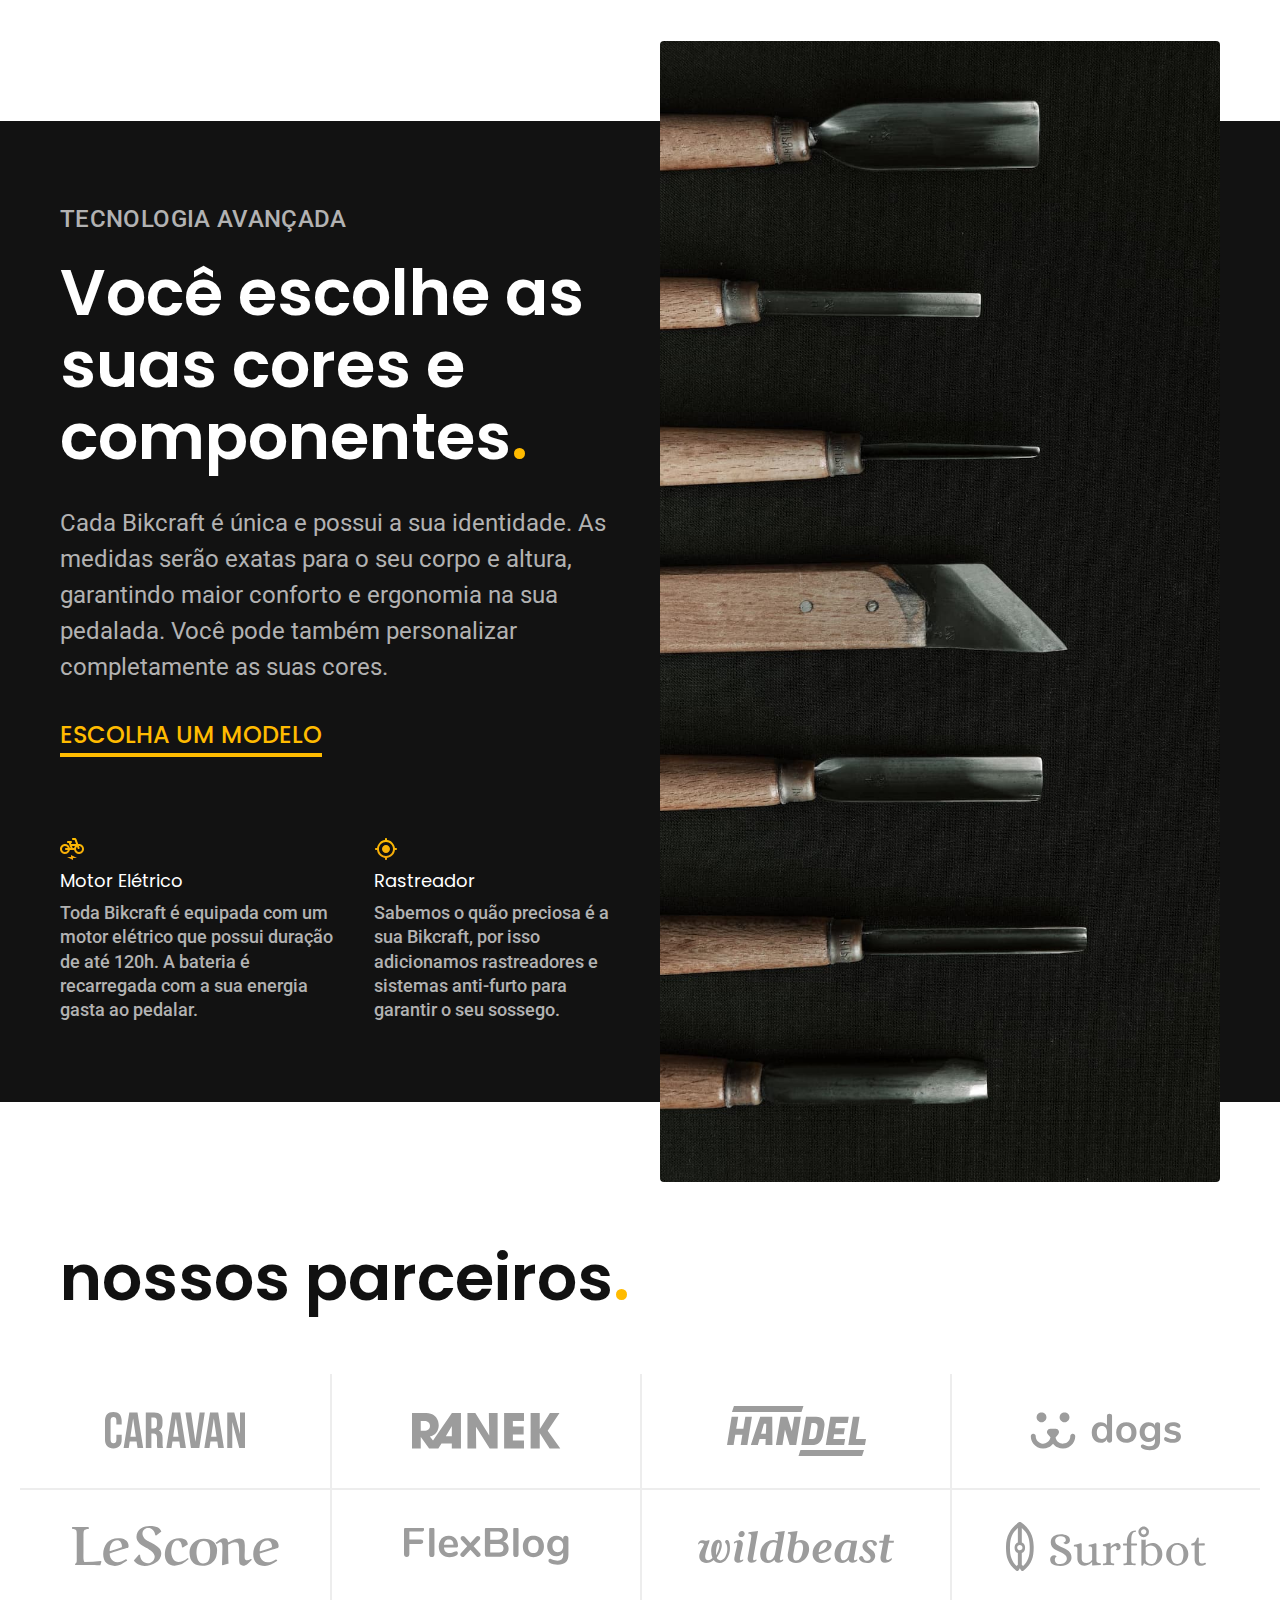
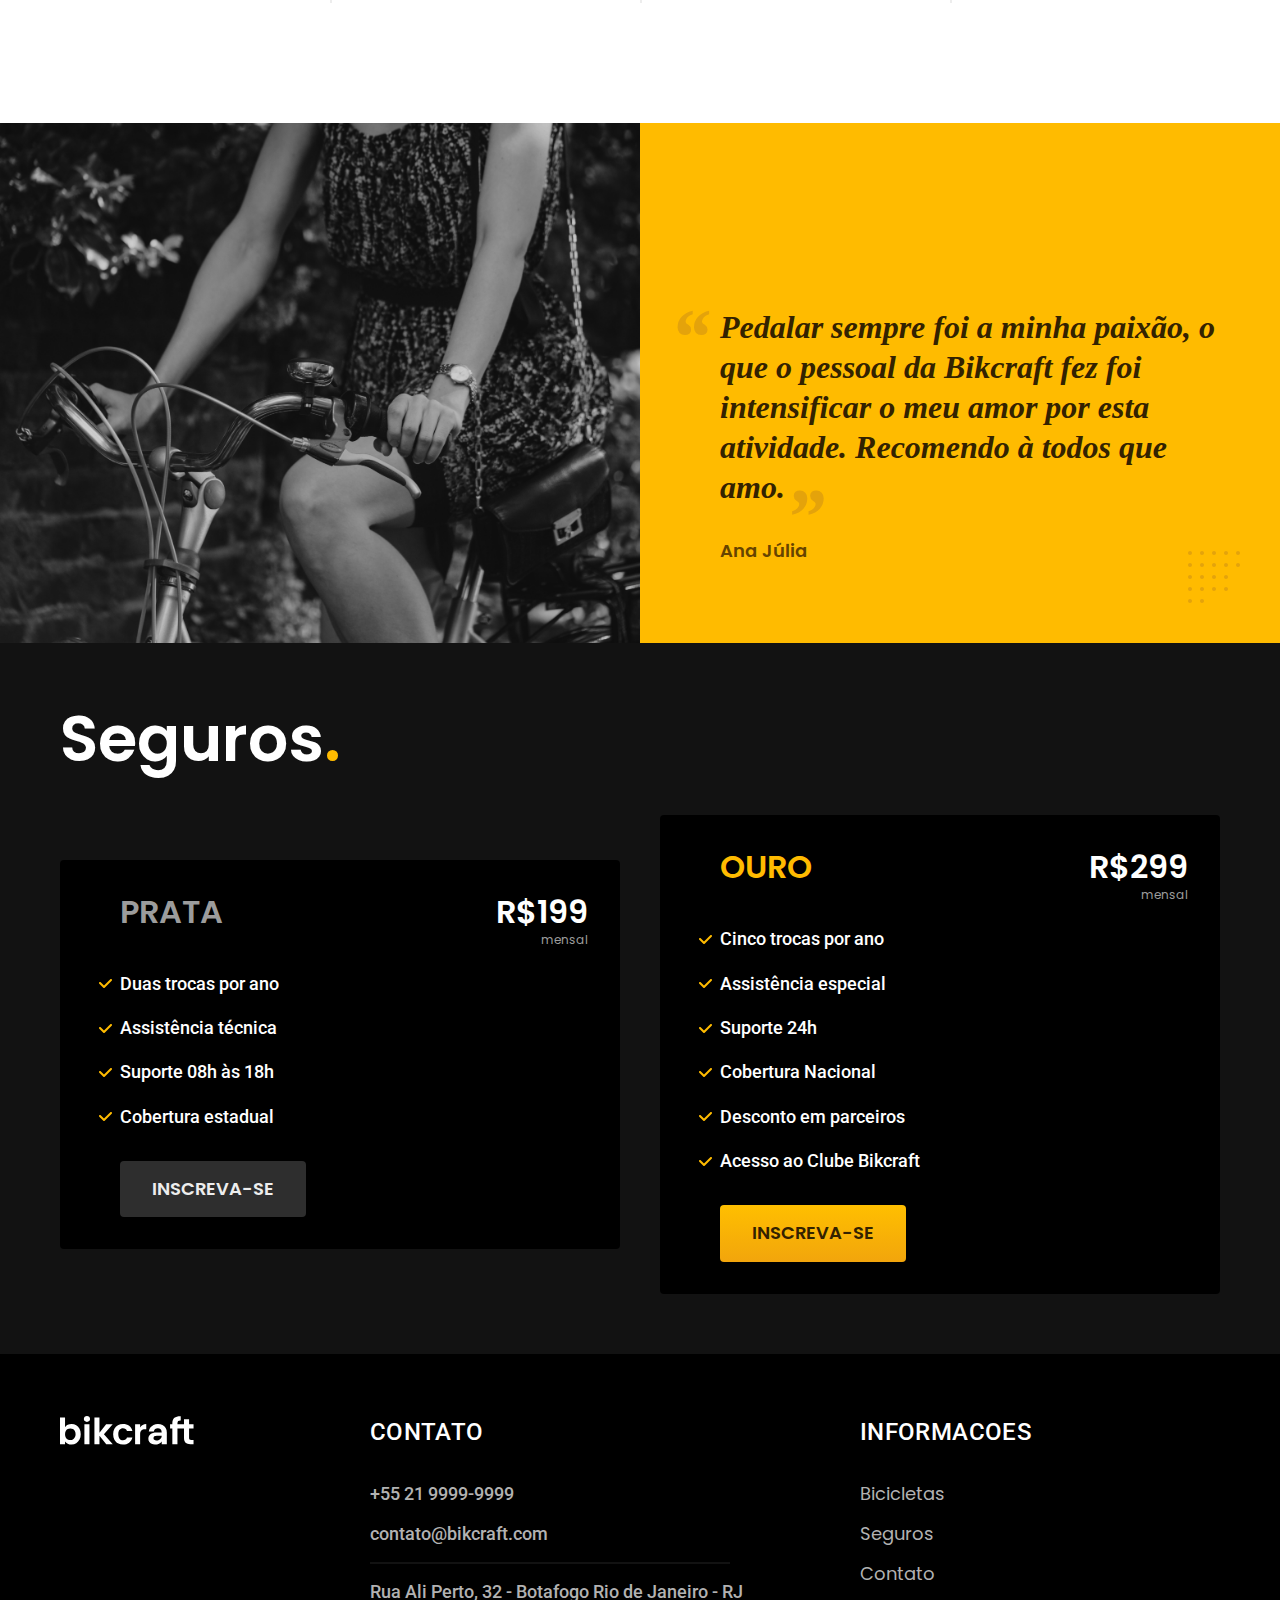
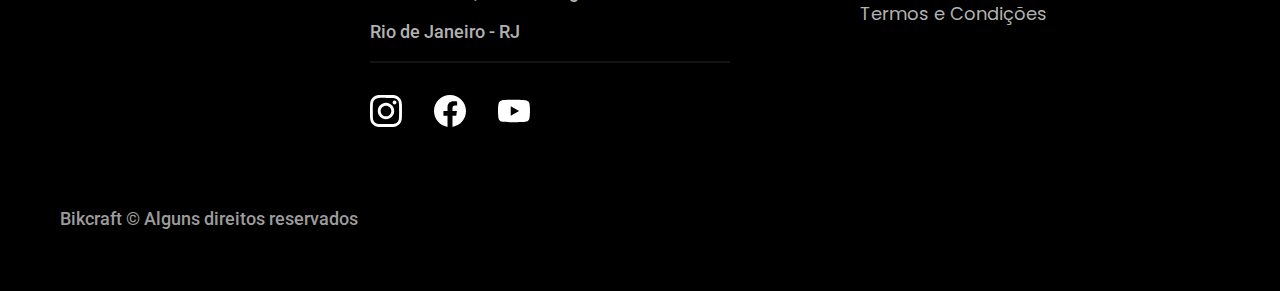
==== commit 9868def5: "final" ====
--- a/index.html
+++ b/index.html
@@ -4,15 +4,17 @@
 <head>
   <meta charset="UTF-8">
   <meta name="viewport" content="width=device-width, initial-scale=1.0">
-  <link rel="stylesheet" href="./css/style.css">
+  <link rel="icon" href="./favicon.svg" type="image/svg+xml">
   <!-- faz cm que o css carregue antes de qualquer coisa -->
-  <link rel="preload" href="./css/style.css" as="style">
+  <link rel="preload" href="./css/style.min.css" as="style">
+  <link rel="stylesheet" href="./css/style.min.css">
   <title>Bikcraft - Bicicletas Elétricas</title>
   <meta name="description" content="Bicicletas elétricas de alta precisão e qualidade,  feitas sob medida patra o cliente. Explore o mundo na sua velocidade com a Bikcraft.">
-
   <link rel="preconnect" href="https://fonts.googleapis.com">
   <link rel="preconnect" href="https://fonts.gstatic.com" crossorigin>
   <link href="https://fonts.googleapis.com/css2?family=Merriweather:ital,wght@0,300;0,400;0,700;0,900;1,300;1,400;1,700;1,900&family=Poppins:ital,wght@0,100;0,200;0,300;0,400;0,500;0,600;0,700;0,800;0,900;1,100;1,200;1,300;1,400;1,500;1,600;1,700;1,800;1,900&family=Roboto:ital,wght@0,100;0,300;0,400;0,500;0,700;0,900;1,100;1,300;1,400;1,500;1,700;1,900&display=swap" rel="stylesheet">
+  <!-- maneira usada para caso o navegador não carregue o js, a logica por tras é se o existir add a classe js no html e o css só roda as animacoes caso a classe seja atribuida, se o navegador não carregar a classe não é atribuida e as animações são canceladas -->
+  <script>document.documentElement.classList.add('js');</script>
 </head>
 
 <body>
@@ -35,11 +37,11 @@
   <main class="introducao-bg">
     <div class="introducao container">
       <div class="introducao-conteudo">
-        <h1 class="font-1-xxl cor-0">Bicicletas feitas sob medida<span class="cor-p1">.</span></h1>
-        <p class="font-2-l cor-5">Bicicletas elétricas de alta precisão e qualidade, feitas sob medida patra o cliente. Explore o mundo na sua velocidade com a Bikcraft.</p>
-        <a class="botao" href="./bicicletas.html">ESCOLHA A SUA</a>
-      </div>
-      <picture>
+        <h1 class="font-1-xxl cor-0 fadeInDown" data-anime="200">Bicicletas feitas sob medida<span class="cor-p1">.</span></h1>
+        <p class="font-2-l cor-5 fadeInDown" data-anime="400">Bicicletas elétricas de alta precisão e qualidade, feitas sob medida patra o cliente. Explore o mundo na sua velocidade com a Bikcraft.</p>
+        <a class="botao fadeInDown" href="./bicicletas.html" data-anime="600">ESCOLHA A SUA</a>
+      </div>
+      <picture data-anime="800" class="fadeInDown">
         <source media="(max-width: 800px)" srcset="./img/bicicletas/nimbus.jpg">
         <img src="./Img/fotos/introducao.jpg" width="1280" height="1600" alt="bicicleta eletrica preta">
       </picture>
@@ -144,7 +146,7 @@
           <li>Suporte 08h às 18h</li>
           <li>Cobertura estadual</li>
         </ul>
-        <a href="./orcamento.html" class="botao secundario">INSCREVA-SE</a>
+        <a href="./orcamento.html?tipo=seguro&produto=prata" class="botao secundario">INSCREVA-SE</a>
       </div>
 
       <div class="seguros-item">
@@ -158,7 +160,7 @@
           <li>Desconto em parceiros</li>
           <li>Acesso ao Clube Bikcraft</li>
         </ul>
-        <a href="./orcamento.html" class="botao">INSCREVA-SE</a>
+        <a href="./orcamento.html?tipo=seguro&produto=ouro" class="botao">INSCREVA-SE</a>
       </div>
     </div>
   </article>
@@ -199,7 +201,8 @@
       <p class="footer-copy font-2-m cor-6">Bikcraft © Alguns direitos reservados</p>
     </div>
   </footer>
-
+  <script src="./js/plugins/simple-anime.js"></script>
+  <script src="./js/script.js"></script>
 </body>
 
 </html>--- a/css/style.min.css
+++ b/css/style.min.css
@@ -0,0 +1 @@
+body{margin:0;font-family:Arial,Helvetica,sans-serif;color:#111}blockquote,dd,h1,h2,h3,h4,p,ul{margin:0}ul{padding:0;list-style:none}a{text-decoration:none;color:inherit}img{max-width:100%;height:auto;display:block}img[src$=".jpg"]{border-radius:4px}.font-1-xs{font:400 0.75rem/1.35 Poppins,sans-serif}.font-2-xs{font:400 0.875rem/1.43 Roboto,sans-serif}.font-1-s{font:400 1rem/1.5 Poppins,sans-serif}.font-2-s{font:400 1rem/1.5 Roboto,sans-serif}.font-1-m,.font-1-m-b{font:400 1.125rem/1.35 Poppins,sans-serif}.font-1-m-b{font-weight:600}.font-2-m{font:500 1.125rem/1.35 Roboto,sans-serif}.font-1-l{font:400 1.5rem/1.5 Poppins,sans-serif}.font-2-l,.font-2-l-b{font:400 1.5rem/1.5 Roboto,sans-serif}.font-2-l-b{font-weight:500;letter-spacing:.015em;text-transform:uppercase}.font-1-xl{font:600 2rem/1.25 Poppins,sans-serif}.font-2-xl{font:500 2rem/1.25 Roboto,sans-serif}.font-1-xxl{font:600 4rem/1.125 Poppins,sans-serif}@media (max-width:1200px){.font-1-xxl{font-size:3rem}.font-2-l,.font-2-l-b{font-size:1.125rem}}@media (max-width:800px){.font-1-xxl{font-size:2rem}.font-1-xl,.font-2-xl{font-size:1.5rem}}:root{--cor-12:#000000;--cor-11:#121212;--cor-10:#2e2e2e;--cor-9:#404040;--cor-8:#595959;--cor-7:#717171;--cor-6:#9c9c9c;--cor-5:#b2b2b2;--cor-4:#cccccc;--cor-3:#dedede;--cor-2:#ededed;--cor-1:#f7f7f7;--cor-0:#ffffff;--cor-p1:#ffbb00;--cor-p2:#e4a30b;--cor-p3:#a66f00;--cor-p4:#664400;--cor-p5:#332200}.cor-0{color:var(--cor-0)}.cor-1{color:var(--cor-1)}.cor-2{color:var(--cor-2)}.cor-3{color:var(--cor-3)}.cor-4{color:var(--cor-4)}.cor-5{color:var(--cor-5)}.cor-6{color:var(--cor-6)}.cor-7{color:var(--cor-7)}.cor-8{color:var(--cor-8)}.cor-9{color:var(--cor-9)}.cor-10{color:var(--cor-10)}.cor-11{color:var(--cor-11)}.cor-12{color:var(--cor-12)}.cor-p1{color:var(--cor-p1)}.cor-p2{color:var(--cor-p2)}.cor-p3{color:var(--cor-p3)}.cor-p4{color:var(--cor-p4)}.cor-p5{color:var(--cor-p5)}.header-bg{background:var(--cor-12)}.header{display:flex;flex-wrap:wrap;gap:20px;justify-content:space-between;align-items:center;padding-top:20px;padding-bottom:20px}.header-menu{display:flex;flex-wrap:wrap;gap:40px}.header-menu a{display:inline-block;padding:16px 0;position:relative}.header-menu a::after{content:"";display:block;width:0%;height:2px;background:var(--cor-0);margin-top:4px;transition:.3s;position:absolute}.header-menu a.ativo::after,.header-menu a:hover::after{width:100%}@media (max-width:800px){.header-menu{gap:20px}.header-menu a{background:var(--cor-11);padding:12px 16px;border-radius:4px}.header-menu a:hover{background-color:var(--cor-10)}.header a::after{display:none}}@media (max-width:600px){.header-menu{gap:12px}.header-menu a{padding:8px 12px;font-size:14px}}.container{box-sizing:border-box;max-width:1200px;padding-left:20px;padding-right:20px;margin:0 auto}.botao{padding:16px 32px;display:inline-block;background:linear-gradient(#ffbf00,#f2a50c);border-radius:4px;box-shadow:0 1px 2px 0 rgba(0,0,0,.1);text-transform:uppercase;color:var(--cor-p5);font:600 1.125rem/1.35 Poppins,sans-serif;max-width:max-content;border:none;cursor:pointer}.botao:hover{background:linear-gradient(#ffb60d,#e59317)}.botao.secundario{background:var(--cor-10);color:var(--cor-2)}.botao.secundario:hover{background:var(--cor-9)}.botao.seta{display:flex;align-items:center}.botao.seta::after{content:"";display:inline-block;width:18px;height:10px;margin-left:12px;background:url("../Img/icones/seta.svg");transition:transform .2s}.botao.seta:hover::after{transform:translateX(4px)}@media (max-width:600px){.botao{padding:12px 16px;font-size:1rem}}.link{display:inline-block;color:var(--cor-p1);font:500 1.5rem/1.5 Poppins,sans-serif;text-transform:uppercase}.link::after{content:"";display:block;width:100%;height:4px;background-color:currentColor}.link:hover{color:var(--cor-0)}.titulo-bg{padding-top:60px;padding-bottom:60px;background-color:var(--cor-11)}.titulo{background:url('../Img/dec/top-right.svg') no-repeat top right 20px}.titulo p{margin-bottom:4px}@media (max-width:800px){.titulo-bg{padding-top:40px;padding-bottom:40px}.titulo p{font-size:1rem;text-transform:lowercase;font-weight:400}}.introducao-bg{background:var(--cor-12) url('../Img/dec/bottom-left.svg') no-repeat bottom 160px left 20px;box-shadow:inset 0 -120px #fff}.introducao{display:grid;grid-template-columns:1fr 1fr}.introducao-conteudo{align-self:end;padding-bottom:200px}.introducao img{width:100%;object-fit:cover;height:100%;border-radius:4px}.introducao h1{margin-bottom:32px}.introducao p{margin-bottom:20px}@media (max-width:800px){.introducao-bg{background:var(--cor-11);padding-top:40px;box-shadow:inset 0 -60px #fff}.introducao h1{margin-bottom:16px}.introducao-conteudo{padding-bottom:0}.introducao{grid-template-columns:1fr;gap:32px}.introducao img{height:300px;width:100%}}.bicicletas-lista{padding-top:60px;padding-bottom:120px}.bicicletas-lista h2{margin-bottom:40px}.bicicletas-lista ul{display:flex;gap:40px;padding:0 20px 20px 20px;max-width:1440px;margin:0 auto;overflow-x:auto}#bicicleta .bicicletas-lista ul{padding:0 0 20px 0}.bicicletas-lista li{flex:1;min-width:280px}.bicicletas-lista a{display:block}.bicicletas-lista img{margin-bottom:16px}.bicicletas-lista h3{margin-bottom:8px;display:flex;align-items:center}.bicicletas-lista h3::before{content:"";display:inline-block;background:var(--cor-p1);width:12px;height:8px;margin-right:8px;transition:width .2s}.bicicletas-lista a:hover h3::before{width:24px}.bicicletas-lista li span{padding-left:20px}@media (max-width:800px){.bicicletas-lista{padding-bottom:60px}.bicicletas-lista ul{gap:20px}}.tecnologia-bg{background-color:var(--cor-11);box-shadow:inset 0 80px var(--cor-0),inset 0 -80px var(--cor-0)}.tecnologia{display:grid;grid-template-columns:1fr 1fr;gap:40px}.tecnologia-imagem img{width:100%;height:100%;object-fit:cover;object-position:left}.tecnologia-conteudo{padding-top:160px;padding-bottom:160px}.tecnologia-conteudo>span{margin-bottom:20px;display:block}.tecnologia-conteudo h2{margin-bottom:32px}.tecnologia-conteudo>p{margin-bottom:32px}.tecnologia a{margin-bottom:80px}.tecnologia-vantagens{display:flex;gap:40px}.tecnologia-vantagens h3{margin-bottom:8px}.tecnologia-vantagens h3{margin-bottom:8px;width:max-content}.tecnologia-vantagens img{width:24px;margin-bottom:8px}@media (max-width:800px){.tecnologia{grid-template-columns:1fr}.tecnologia-conteudo{padding-top:60px;padding-bottom:60px}.tecnologia-bg{box-shadow:initial}.tecnologia-imagem{display:none}.tecnologia a{margin-bottom:60px}}@media (max-width:600px){.tecnologia-vantagens{flex-direction:column}}.parceiros{padding-top:60px;padding-bottom:120px}.parceiros h2{margin-bottom:60px}.parceiros ul{padding:0 20px;max-width:1400px;display:grid;grid-template-columns:repeat(4,1fr);margin:0 auto}.parceiros li{display:flex;padding:32px;border-left:2px solid var(--cor-2)}.parceiros img{margin:auto}.parceiros li:first-child,.parceiros li:nth-child(5){border-left:none}.parceiros li:nth-child(n+5){border-top:2px solid var(--cor-2)}@media (max-width:800px){.parceiros{padding-bottom:60px}.parceiros li{padding:20px}.parceiros h2{padding-bottom:20px}.parceiros ul{grid-template-columns:1fr 1fr}.parceiros li:nth-child(n+3){border-top:2px solid var(--cor-2)}.parceiros li:nth-child(odd){border-left:none}}.depoimento{display:grid;grid-template-columns:1fr 1fr;background-color:var(--cor-p1);overflow:hidden}.depoimento img{width:100%;height:100%;object-fit:cover;border-radius:0}.depoimento-conteudo{padding:40px 40px 80px 80px;align-self:end;background:url('../Img/dec/bottom-right-p.svg') no-repeat bottom 40px right 40px}.depoimento-conteudo p{max-width:32ch;font-family:Merriweather serif;font-style:italic;font-weight:900;margin-bottom:32px;position:relative}.depoimento p::after,.depoimento p::before{font-size:5rem;color:var(--cor-p2);position:absolute}.depoimento p::before{content:"“";left:-50px;top:-20px}.depoimento p::after{content:"”"}@media (min-width:1200px){.depoimento img{max-height:520px}}@media (max-width:800px){.depoimento{grid-template-columns:1fr;text-align:center}.depoimento img{max-height:200px}.depoimento-conteudo{padding:40px 20px;justify-self:center}}.seguros-bg{background-color:var(--cor-11)}.seguros{padding-top:60px;padding-bottom:60px;display:grid;grid-template-columns:1fr 1fr;gap:40px;align-items:center}#seguros .seguros{padding-top:0}.seguros h2{grid-column:1/-1}.seguros-item{background-color:var(--cor-12);border-radius:4px;padding:32px 32px 32px 60px;display:grid;grid-template-columns:1fr auto}.seguros-item h3{margin-bottom:40px}.seguros-item span{grid-column:2;display:block;text-align:right}.seguros-item ul{grid-column:1/-1;margin-bottom:32px}.seguros-item li{display:flex;align-items:center;position:relative}.seguros-item li+li{margin-top:20px}.seguros-item li::before{content:"";display:inline-block;width:13px;height:9px;background-image:url("../Img/icones/lista.svg");position:absolute;left:-21px}.seguros-item a{grid-column:1/-1}@media (max-width:800px){.seguros{grid-template-columns:1fr}}.footer-bg{background:var(--cor-12)}.footer{display:grid;grid-template-columns:3fr 5fr 4fr;gap:40px;padding-top:60px;padding-bottom:60px}.footer h3{margin-bottom:32px}.footer-contato ul{margin-bottom:32px}.footer li{margin-bottom:16px}.footer-redes{display:flex;gap:32px}.footer-contato li:nth-child(2n):after{content:"";display:block;max-width:360px;height:2px;background:var(--cor-11);margin-top:16px}.footer a:hover{color:var(--cor-0)}.footer-copy{grid-column:1/-1;margin-top:40px}@media (max-width:800px){.footer>img{display:none}.footer{grid-template-columns:1fr 1fr}}@media (max-width:600px){.footer{grid-template-columns:1fr;gap:60px}.footer-copy{margin-top:0}}.termos{padding-top:80px;padding-bottom:80px}.termos h2{font-weight:600;padding-bottom:20px}.termos p+h2{margin-top:40px}.termos p{max-width:75ch;padding-bottom:24px}.bicicletas-bg{background-image:linear-gradient(to right,var(--cor-0) 30%,var(--cor-11) 0)}.bicicletas{display:grid;grid-template-columns:1fr 1fr;gap:40px;padding-top:60px;padding-bottom:60px;background:url('../Img/dec/top-right.svg') no-repeat top 40px right 20px}.bicicletas-img{position:relative}.bicicletas-img span{background:var(--cor-12);padding:8px 16px 8px 8px;border-radius:4px 0 0 4px;display:inline-block;position:absolute;top:20px;right:0}.bicicletas-conteudo{display:grid;grid-template-columns:1fr auto;align-content:start}.bicicletas h2,.bicicletas p{grid-column:1/-1}.bicicletas h2{margin-bottom:20px}.bicicletas h2::before{content:"";display:block;width:12px;height:8px;background-color:var(--cor-p1);margin-bottom:8px}.bicicletas p{margin-bottom:32px}.bicicletas a{place-self:end}.bicicletas-conteudo li{display:flex;align-items:center}.bicicletas-conteudo li+li{margin-top:16px}.bicicletas-conteudo img{width:24px;margin-right:8px}@media (max-width:800px){.bicicletas{grid-template-columns:1fr;gap:20px;padding-top:40px;padding-bottom:40px}.bicicletas-bg{background:var(--cor-11)}}@media (max-width:600px){.bicicletas-conteudo{grid-template-columns:1fr}.bicicletas ul{font-size:1rem;display:grid;grid-template-columns:1fr 1fr;margin-bottom:32px}.bicicletas a{place-self:start}}.vantagens-bg{--padding:120px;background-color:var(--cor-12)}.vantagens{padding-top:var(--padding);padding-bottom:var(--padding)}.vantagens h2{margin-bottom:60px}.vantagens ul{display:grid;grid-template-columns:repeat(auto-fit,minmax(280px,max-content));gap:40px 80px}.vantagens h3,.vantagens img{margin-bottom:8px}@media (max-width:800px){.vantagens-bg{--padding:60px}.vantagens h2{margin-bottom:40px}.vantagens ul{gap:20px}}.perguntas{padding-top:120px;padding-bottom:120px}.perguntas h2{margin-bottom:60px}.perguntas dl>div{padding:20px;border-radius:4px}.perguntas button{display:grid;grid-template-columns:auto 1fr auto;align-items:center;gap:8px;cursor:pointer;border:none;background:0 0;width:100%;text-align:left}.perguntas dl>div:nth-child(odd){background-color:var(--cor-1)}.perguntas button::before{content:"";display:inline-block;width:12px;height:8px;background-color:var(--cor-p1)}.perguntas button::after{content:"";display:inline-block;width:14px;height:6px;background:url("../Img/icones/seta-abrir.svg");transition:.3s}.perguntas button:hover::after,.perguntas button[aria-expanded=true]::after{transform:rotate(180deg)}.js .perguntas dd{display:none}.js .perguntas dd.ativa{display:block}.perguntas dd{padding-left:20px;padding-top:16px;max-width:80ch}@media (max-width:800px){.perguntas{padding-top:60px;padding-bottom:60px}.perguntas h2{margin-bottom:40px}}.bicicleta{display:grid;grid-template-columns:1fr 1fr;align-items:start;gap:40px;padding-top:60px;padding-bottom:60px}#bicicleta .titulo p{text-transform:uppercase}.bicicleta-imagens{display:flex;flex-wrap:wrap;gap:20px}.bicicleta-imagens img{flex:1;min-width:200px}.bicicleta-imagens img:first-child{min-width:100%}.bicicleta-conteudo>p{margin-bottom:32px}.bicicleta-comprar{display:grid;grid-template-columns:max-content auto;align-items:center;justify-items:start;gap:8px 12px;margin-bottom:40px}.bicicleta-comprar a{grid-row:span 2}.bicicleta-comprar span{display:flex;align-items:center;background-color:var(--cor-12);gap:8px;padding:4px 8px;border-radius:4px}.bicicleta-conteudo h2{text-transform:uppercase;letter-spacing:.015em;margin-bottom:12px}.bicicleta-ficha,.bicicleta-informacoes{padding:32px;background-color:var(--cor-12);border-radius:4px}.bicicleta-informacoes{margin-bottom:40px;display:grid;grid-template-columns:1fr 1fr;gap:32px}.bicicleta-informacoes img{width:24px;margin-bottom:8px}.bicicleta-informacoes h3{margin-bottom:8px}.bicicleta-ficha li{padding:4px 0;display:flex;justify-content:space-between;border-bottom:1px solid var(--cor-11)}.bicicleta-ficha li:last-child{border-bottom:none}.bicicleta-ficha span{color:var(--cor-6)}@media (max-width:800px){.bicicleta{grid-template-columns:1fr;padding-top:40px;padding-bottom:40px}.bicicleta-imagens{grid-row:2}}@media (max-width:400px){.bicicleta-informacoes{grid-template-columns:1fr}.bicicleta-comprar{grid-template-columns:1fr}}.seguro-bg{background-color:var(--cor-11);box-shadow:inset 0 120px var(--cor-0),inset 0 -120px var(--cor-12)}.seguro{display:grid;grid-template-columns:1fr 1fr;gap:40px}.seguro-imagem img{width:100%;height:100%;object-fit:cover}.seguro-conteudo{padding-top:180px;padding-bottom:180px}.seguro-conteudo h2{margin-bottom:32px}.seguro-conteudo p{margin-bottom:20px}@media (max-width:800px){.seguro-bg{box-shadow:inset 0 -60px var(--cor-12)}.seguro{grid-template-columns:1fr;gap:40px}.seguro-conteudo{grid-row:1;padding-top:40px;padding-bottom:0}}#contato{background:linear-gradient(var(--cor-11) 600px,var(--cor-1) 0)}.contato{display:grid;grid-template-columns:5fr 7fr}.contato-dados,.contato-formulario{padding:60px;box-shadow:0 1px 2px rgba(0,0,0,.1)}.contato-dados{border-radius:5px 0 0 5px;background:var(--cor-12) url("../img/dec/bottom-left.svg") no-repeat bottom 20px left 20px}.contato-formulario{border-radius:0 5px 5px 0;background:var(--cor-0) url("../img/dec/bottom-right.svg") no-repeat bottom 20px right 20px}.contato-dados h2{margin-bottom:60px}.contato-endereco{margin-bottom:32px;padding-left:28px;background:url("../img/icones/local.svg") no-repeat 0 2px}.contato-endereco p{margin-bottom:8px}.contato-meios a{display:block;max-width:max-content;margin-bottom:8px;padding-left:28px}.contato-meios a:hover{color:var(--cor-0)}.contato-meios a:first-child{background:url("../img/icones/email.svg") no-repeat 0 2px}.contato-meios a:nth-child(2){margin-bottom:32px}.contato-meios a:nth-child(3){background:url("../img/icones/telefone.svg") no-repeat 0 2px;margin-bottom:60px}.contato-redes{display:flex;gap:32px;padding-left:28px}@media (max-width:800px){.contato{grid-template-columns:1fr}.contato-dados,.contato-formulario{padding:20px}.contato-dados{border-radius:5px 5px 0 0;background:var(--cor-12)}.contato-formulario{border-radius:0 0 5px 5px}.contato-dados h2,.contato-meios a:nth-child(3){margin-bottom:32px}.contato-redes{margin-bottom:12px}}.lojas{display:grid;grid-template-columns:1fr 1fr;gap:0 40px;padding-top:120px;padding-bottom:120px}.lojas h2{grid-column:1/-1;margin-bottom:60px}.lojas img{border-radius:4px 4px 0 0}.lojas-item{border-radius:4px;background:var(--cor-0);box-shadow:0 1px 2px rgba(0,0,0,.1)}.lojas-conteudo{display:grid;grid-template-columns:1fr 1fr;gap:32px 16px;padding:32px}.lojas-conteudo .lojas-tempo,.lojas-conteudo h3{grid-column:1/-1}.lojas-dados{display:grid;gap:8px;border-left:2px solid var(--cor-2);padding-left:12px}.lojas-tempo{display:flex;align-items:center;gap:8px}@media (max-width:800px){.lojas{gap:20px;padding-top:60px;padding-bottom:60px}.lojas h2{margin-bottom:32px}.lojas-conteudo{grid-template-columns:1fr}}@media (max-width:600px){.lojas{grid-template-columns:1fr}}.form{display:grid;grid-template-columns:1fr 1fr;gap:20px}.form label{display:block;font:400 1rem/1.5 Poppins,sans-serif;margin-bottom:4px}.form .col-2{grid-column:span 2}.form input[type=email],.form input[type=text],.form textarea{font:400 1rem/1.5 Roboto,sans-serif;background:var(--cor-1);border:1px solid var(--cor-2);padding:12px;border-radius:4px;width:100%;box-sizing:border-box}.form input[type=email]:focus,.form input[type=text]:focus,.form textarea:focus{outline:0;border-color:var(--cor-p1);background:var(--cor-0);box-shadow:0 0 0 2px #fea}@media (max-width:600px){.form{grid-template-columns:1fr}.form .col-2{grid-column:1}}#orcamento{background:linear-gradient(var(--cor-11) 600px,var(--cor-1) 0)}.orcamento{display:grid;grid-template-columns:5fr 7fr;padding-bottom:120px}.orcamento h2{text-transform:uppercase;position:relative;display:flex;align-items:center}.orcamento h2::before{content:"";display:inline-block;width:4px;height:8px;background-color:var(--cor-p1);position:absolute;left:-12px}.orcamento-dados,.orcamento-produto{padding:60px;box-shadow:0 1px 2px rgba(0,0,0,.1)}.orcamento-produto{border-radius:5px 0 0 5px;background:var(--cor-12) url("../img/dec/bottom-left.svg") no-repeat bottom 20px left 20px;display:grid;grid-template-columns:1fr 1fr;gap:20px;align-content:start}.orcamento-produto>*{grid-column:1/-1}.orcamento-produto>label{grid-column:initial}.orcamento-produto label{font:400 1rem/1.5 Poppins,sans-serif;color:var(--cor-4);background-color:var(--cor-10);padding:12px 16px;border-radius:4px;cursor:pointer;display:grid;grid-template-columns:auto 1fr auto;align-items:center;border:1px solid var(--cor-10)}.orcamento-produto input:checked+label{background:var(--cor-0);color:var(--cor-11)}.orcamento-produto label::before{content:"";display:inline-block;box-sizing:border-box;width:12px;height:12px;border:1px solid var(--cor-6);border-radius:50%;margin-right:8px}.orcamento-produto input:checked+label::before{border-color:var(--cor-7);box-shadow:inset 0 0 0 3px var(--cor-0),inset 0 0 0 6px var(--cor-7)}.orcamento-produto label:hover{background-color:var(--cor-9);border-color:var(--cor-9)}.orcamento-produto input:focus+label{box-shadow:0 0 0 2px var(--cor-p1);border-color:var(--cor-12)}.orcamento-produto label span{display:none}.orcamento-produto input:checked+label span{display:inline-block}.orcamento-produto input{opacity:0;position:absolute;pointer-events:none}.orcamento-dados{border-radius:0 5px 5px 0;background:var(--cor-0) url("../img/dec/bottom-right.svg") no-repeat bottom 20px right 20px}.orcamento-conteudo{display:none}.orcamento-conteudo h2,.orcamento-dados h2:nth-of-type(n+2){margin-top:20px}#bikcraft:checked~#orcamento-bikcraft,#seguro:checked~#orcamento-seguro{display:grid;gap:20px}.orcamento-detalhes{display:none;background:var(--cor-0);padding:20px;grid-template-columns:1fr 1fr;border-radius:4px;align-items:center}.orcamento-detalhes li{display:flex;align-items:center;margin-bottom:8px}.orcamento-detalhes li img{width:16px;margin-right:8px}.orcamento-produto input:checked+label+.orcamento-detalhes{display:grid}@media (max-width:1200px){.orcamento-dados,.orcamento-produto{padding:32px}}@media (max-width:800px){.orcamento{grid-template-columns:1fr}.orcamento-produto{border-radius:5px 5px 0 0;background:var(--cor-12)}.orcamento-dados{border-radius:0 0 5px 5px}}@media (max-width:400px){.orcamento-produto{grid-template-columns:1fr}}.js .fadeInDown{transform:translate3d(0,-20px,0)}.js .fadeInUp{transform:translate3d(0,20px,0)}.js .fadeInRight{transform:translate3d(20px,0,0)}.js .fadeInLeft{transform:translate3d(-20px,0,0)}.js [data-anime]{opacity:0}.js .anime{opacity:1;transform:none;transition:transform .8s,opacity .8s}--- a/css/style.min.css
+++ b/css/style.min.css
@@ -0,0 +1 @@
+body{margin:0;font-family:Arial,Helvetica,sans-serif;color:#111}blockquote,dd,h1,h2,h3,h4,p,ul{margin:0}ul{padding:0;list-style:none}a{text-decoration:none;color:inherit}img{max-width:100%;height:auto;display:block}img[src$=".jpg"]{border-radius:4px}.font-1-xs{font:400 0.75rem/1.35 Poppins,sans-serif}.font-2-xs{font:400 0.875rem/1.43 Roboto,sans-serif}.font-1-s{font:400 1rem/1.5 Poppins,sans-serif}.font-2-s{font:400 1rem/1.5 Roboto,sans-serif}.font-1-m,.font-1-m-b{font:400 1.125rem/1.35 Poppins,sans-serif}.font-1-m-b{font-weight:600}.font-2-m{font:500 1.125rem/1.35 Roboto,sans-serif}.font-1-l{font:400 1.5rem/1.5 Poppins,sans-serif}.font-2-l,.font-2-l-b{font:400 1.5rem/1.5 Roboto,sans-serif}.font-2-l-b{font-weight:500;letter-spacing:.015em;text-transform:uppercase}.font-1-xl{font:600 2rem/1.25 Poppins,sans-serif}.font-2-xl{font:500 2rem/1.25 Roboto,sans-serif}.font-1-xxl{font:600 4rem/1.125 Poppins,sans-serif}@media (max-width:1200px){.font-1-xxl{font-size:3rem}.font-2-l,.font-2-l-b{font-size:1.125rem}}@media (max-width:800px){.font-1-xxl{font-size:2rem}.font-1-xl,.font-2-xl{font-size:1.5rem}}:root{--cor-12:#000000;--cor-11:#121212;--cor-10:#2e2e2e;--cor-9:#404040;--cor-8:#595959;--cor-7:#717171;--cor-6:#9c9c9c;--cor-5:#b2b2b2;--cor-4:#cccccc;--cor-3:#dedede;--cor-2:#ededed;--cor-1:#f7f7f7;--cor-0:#ffffff;--cor-p1:#ffbb00;--cor-p2:#e4a30b;--cor-p3:#a66f00;--cor-p4:#664400;--cor-p5:#332200}.cor-0{color:var(--cor-0)}.cor-1{color:var(--cor-1)}.cor-2{color:var(--cor-2)}.cor-3{color:var(--cor-3)}.cor-4{color:var(--cor-4)}.cor-5{color:var(--cor-5)}.cor-6{color:var(--cor-6)}.cor-7{color:var(--cor-7)}.cor-8{color:var(--cor-8)}.cor-9{color:var(--cor-9)}.cor-10{color:var(--cor-10)}.cor-11{color:var(--cor-11)}.cor-12{color:var(--cor-12)}.cor-p1{color:var(--cor-p1)}.cor-p2{color:var(--cor-p2)}.cor-p3{color:var(--cor-p3)}.cor-p4{color:var(--cor-p4)}.cor-p5{color:var(--cor-p5)}.header-bg{background:var(--cor-12)}.header{display:flex;flex-wrap:wrap;gap:20px;justify-content:space-between;align-items:center;padding-top:20px;padding-bottom:20px}.header-menu{display:flex;flex-wrap:wrap;gap:40px}.header-menu a{display:inline-block;padding:16px 0;position:relative}.header-menu a::after{content:"";display:block;width:0%;height:2px;background:var(--cor-0);margin-top:4px;transition:.3s;position:absolute}.header-menu a.ativo::after,.header-menu a:hover::after{width:100%}@media (max-width:800px){.header-menu{gap:20px}.header-menu a{background:var(--cor-11);padding:12px 16px;border-radius:4px}.header-menu a:hover{background-color:var(--cor-10)}.header a::after{display:none}}@media (max-width:600px){.header-menu{gap:12px}.header-menu a{padding:8px 12px;font-size:14px}}.container{box-sizing:border-box;max-width:1200px;padding-left:20px;padding-right:20px;margin:0 auto}.botao{padding:16px 32px;display:inline-block;background:linear-gradient(#ffbf00,#f2a50c);border-radius:4px;box-shadow:0 1px 2px 0 rgba(0,0,0,.1);text-transform:uppercase;color:var(--cor-p5);font:600 1.125rem/1.35 Poppins,sans-serif;max-width:max-content;border:none;cursor:pointer}.botao:hover{background:linear-gradient(#ffb60d,#e59317)}.botao.secundario{background:var(--cor-10);color:var(--cor-2)}.botao.secundario:hover{background:var(--cor-9)}.botao.seta{display:flex;align-items:center}.botao.seta::after{content:"";display:inline-block;width:18px;height:10px;margin-left:12px;background:url("../Img/icones/seta.svg");transition:transform .2s}.botao.seta:hover::after{transform:translateX(4px)}@media (max-width:600px){.botao{padding:12px 16px;font-size:1rem}}.link{display:inline-block;color:var(--cor-p1);font:500 1.5rem/1.5 Poppins,sans-serif;text-transform:uppercase}.link::after{content:"";display:block;width:100%;height:4px;background-color:currentColor}.link:hover{color:var(--cor-0)}.titulo-bg{padding-top:60px;padding-bottom:60px;background-color:var(--cor-11)}.titulo{background:url('../Img/dec/top-right.svg') no-repeat top right 20px}.titulo p{margin-bottom:4px}@media (max-width:800px){.titulo-bg{padding-top:40px;padding-bottom:40px}.titulo p{font-size:1rem;text-transform:lowercase;font-weight:400}}.introducao-bg{background:var(--cor-12) url('../Img/dec/bottom-left.svg') no-repeat bottom 160px left 20px;box-shadow:inset 0 -120px #fff}.introducao{display:grid;grid-template-columns:1fr 1fr}.introducao-conteudo{align-self:end;padding-bottom:200px}.introducao img{width:100%;object-fit:cover;height:100%;border-radius:4px}.introducao h1{margin-bottom:32px}.introducao p{margin-bottom:20px}@media (max-width:800px){.introducao-bg{background:var(--cor-11);padding-top:40px;box-shadow:inset 0 -60px #fff}.introducao h1{margin-bottom:16px}.introducao-conteudo{padding-bottom:0}.introducao{grid-template-columns:1fr;gap:32px}.introducao img{height:300px;width:100%}}.bicicletas-lista{padding-top:60px;padding-bottom:120px}.bicicletas-lista h2{margin-bottom:40px}.bicicletas-lista ul{display:flex;gap:40px;padding:0 20px 20px 20px;max-width:1440px;margin:0 auto;overflow-x:auto}#bicicleta .bicicletas-lista ul{padding:0 0 20px 0}.bicicletas-lista li{flex:1;min-width:280px}.bicicletas-lista a{display:block}.bicicletas-lista img{margin-bottom:16px}.bicicletas-lista h3{margin-bottom:8px;display:flex;align-items:center}.bicicletas-lista h3::before{content:"";display:inline-block;background:var(--cor-p1);width:12px;height:8px;margin-right:8px;transition:width .2s}.bicicletas-lista a:hover h3::before{width:24px}.bicicletas-lista li span{padding-left:20px}@media (max-width:800px){.bicicletas-lista{padding-bottom:60px}.bicicletas-lista ul{gap:20px}}.tecnologia-bg{background-color:var(--cor-11);box-shadow:inset 0 80px var(--cor-0),inset 0 -80px var(--cor-0)}.tecnologia{display:grid;grid-template-columns:1fr 1fr;gap:40px}.tecnologia-imagem img{width:100%;height:100%;object-fit:cover;object-position:left}.tecnologia-conteudo{padding-top:160px;padding-bottom:160px}.tecnologia-conteudo>span{margin-bottom:20px;display:block}.tecnologia-conteudo h2{margin-bottom:32px}.tecnologia-conteudo>p{margin-bottom:32px}.tecnologia a{margin-bottom:80px}.tecnologia-vantagens{display:flex;gap:40px}.tecnologia-vantagens h3{margin-bottom:8px}.tecnologia-vantagens h3{margin-bottom:8px;width:max-content}.tecnologia-vantagens img{width:24px;margin-bottom:8px}@media (max-width:800px){.tecnologia{grid-template-columns:1fr}.tecnologia-conteudo{padding-top:60px;padding-bottom:60px}.tecnologia-bg{box-shadow:initial}.tecnologia-imagem{display:none}.tecnologia a{margin-bottom:60px}}@media (max-width:600px){.tecnologia-vantagens{flex-direction:column}}.parceiros{padding-top:60px;padding-bottom:120px}.parceiros h2{margin-bottom:60px}.parceiros ul{padding:0 20px;max-width:1400px;display:grid;grid-template-columns:repeat(4,1fr);margin:0 auto}.parceiros li{display:flex;padding:32px;border-left:2px solid var(--cor-2)}.parceiros img{margin:auto}.parceiros li:first-child,.parceiros li:nth-child(5){border-left:none}.parceiros li:nth-child(n+5){border-top:2px solid var(--cor-2)}@media (max-width:800px){.parceiros{padding-bottom:60px}.parceiros li{padding:20px}.parceiros h2{padding-bottom:20px}.parceiros ul{grid-template-columns:1fr 1fr}.parceiros li:nth-child(n+3){border-top:2px solid var(--cor-2)}.parceiros li:nth-child(odd){border-left:none}}.depoimento{display:grid;grid-template-columns:1fr 1fr;background-color:var(--cor-p1);overflow:hidden}.depoimento img{width:100%;height:100%;object-fit:cover;border-radius:0}.depoimento-conteudo{padding:40px 40px 80px 80px;align-self:end;background:url('../Img/dec/bottom-right-p.svg') no-repeat bottom 40px right 40px}.depoimento-conteudo p{max-width:32ch;font-family:Merriweather serif;font-style:italic;font-weight:900;margin-bottom:32px;position:relative}.depoimento p::after,.depoimento p::before{font-size:5rem;color:var(--cor-p2);position:absolute}.depoimento p::before{content:"“";left:-50px;top:-20px}.depoimento p::after{content:"”"}@media (min-width:1200px){.depoimento img{max-height:520px}}@media (max-width:800px){.depoimento{grid-template-columns:1fr;text-align:center}.depoimento img{max-height:200px}.depoimento-conteudo{padding:40px 20px;justify-self:center}}.seguros-bg{background-color:var(--cor-11)}.seguros{padding-top:60px;padding-bottom:60px;display:grid;grid-template-columns:1fr 1fr;gap:40px;align-items:center}#seguros .seguros{padding-top:0}.seguros h2{grid-column:1/-1}.seguros-item{background-color:var(--cor-12);border-radius:4px;padding:32px 32px 32px 60px;display:grid;grid-template-columns:1fr auto}.seguros-item h3{margin-bottom:40px}.seguros-item span{grid-column:2;display:block;text-align:right}.seguros-item ul{grid-column:1/-1;margin-bottom:32px}.seguros-item li{display:flex;align-items:center;position:relative}.seguros-item li+li{margin-top:20px}.seguros-item li::before{content:"";display:inline-block;width:13px;height:9px;background-image:url("../Img/icones/lista.svg");position:absolute;left:-21px}.seguros-item a{grid-column:1/-1}@media (max-width:800px){.seguros{grid-template-columns:1fr}}.footer-bg{background:var(--cor-12)}.footer{display:grid;grid-template-columns:3fr 5fr 4fr;gap:40px;padding-top:60px;padding-bottom:60px}.footer h3{margin-bottom:32px}.footer-contato ul{margin-bottom:32px}.footer li{margin-bottom:16px}.footer-redes{display:flex;gap:32px}.footer-contato li:nth-child(2n):after{content:"";display:block;max-width:360px;height:2px;background:var(--cor-11);margin-top:16px}.footer a:hover{color:var(--cor-0)}.footer-copy{grid-column:1/-1;margin-top:40px}@media (max-width:800px){.footer>img{display:none}.footer{grid-template-columns:1fr 1fr}}@media (max-width:600px){.footer{grid-template-columns:1fr;gap:60px}.footer-copy{margin-top:0}}.termos{padding-top:80px;padding-bottom:80px}.termos h2{font-weight:600;padding-bottom:20px}.termos p+h2{margin-top:40px}.termos p{max-width:75ch;padding-bottom:24px}.bicicletas-bg{background-image:linear-gradient(to right,var(--cor-0) 30%,var(--cor-11) 0)}.bicicletas{display:grid;grid-template-columns:1fr 1fr;gap:40px;padding-top:60px;padding-bottom:60px;background:url('../Img/dec/top-right.svg') no-repeat top 40px right 20px}.bicicletas-img{position:relative}.bicicletas-img span{background:var(--cor-12);padding:8px 16px 8px 8px;border-radius:4px 0 0 4px;display:inline-block;position:absolute;top:20px;right:0}.bicicletas-conteudo{display:grid;grid-template-columns:1fr auto;align-content:start}.bicicletas h2,.bicicletas p{grid-column:1/-1}.bicicletas h2{margin-bottom:20px}.bicicletas h2::before{content:"";display:block;width:12px;height:8px;background-color:var(--cor-p1);margin-bottom:8px}.bicicletas p{margin-bottom:32px}.bicicletas a{place-self:end}.bicicletas-conteudo li{display:flex;align-items:center}.bicicletas-conteudo li+li{margin-top:16px}.bicicletas-conteudo img{width:24px;margin-right:8px}@media (max-width:800px){.bicicletas{grid-template-columns:1fr;gap:20px;padding-top:40px;padding-bottom:40px}.bicicletas-bg{background:var(--cor-11)}}@media (max-width:600px){.bicicletas-conteudo{grid-template-columns:1fr}.bicicletas ul{font-size:1rem;display:grid;grid-template-columns:1fr 1fr;margin-bottom:32px}.bicicletas a{place-self:start}}.vantagens-bg{--padding:120px;background-color:var(--cor-12)}.vantagens{padding-top:var(--padding);padding-bottom:var(--padding)}.vantagens h2{margin-bottom:60px}.vantagens ul{display:grid;grid-template-columns:repeat(auto-fit,minmax(280px,max-content));gap:40px 80px}.vantagens h3,.vantagens img{margin-bottom:8px}@media (max-width:800px){.vantagens-bg{--padding:60px}.vantagens h2{margin-bottom:40px}.vantagens ul{gap:20px}}.perguntas{padding-top:120px;padding-bottom:120px}.perguntas h2{margin-bottom:60px}.perguntas dl>div{padding:20px;border-radius:4px}.perguntas button{display:grid;grid-template-columns:auto 1fr auto;align-items:center;gap:8px;cursor:pointer;border:none;background:0 0;width:100%;text-align:left}.perguntas dl>div:nth-child(odd){background-color:var(--cor-1)}.perguntas button::before{content:"";display:inline-block;width:12px;height:8px;background-color:var(--cor-p1)}.perguntas button::after{content:"";display:inline-block;width:14px;height:6px;background:url("../Img/icones/seta-abrir.svg");transition:.3s}.perguntas button:hover::after,.perguntas button[aria-expanded=true]::after{transform:rotate(180deg)}.js .perguntas dd{display:none}.js .perguntas dd.ativa{display:block}.perguntas dd{padding-left:20px;padding-top:16px;max-width:80ch}@media (max-width:800px){.perguntas{padding-top:60px;padding-bottom:60px}.perguntas h2{margin-bottom:40px}}.bicicleta{display:grid;grid-template-columns:1fr 1fr;align-items:start;gap:40px;padding-top:60px;padding-bottom:60px}#bicicleta .titulo p{text-transform:uppercase}.bicicleta-imagens{display:flex;flex-wrap:wrap;gap:20px}.bicicleta-imagens img{flex:1;min-width:200px}.bicicleta-imagens img:first-child{min-width:100%}.bicicleta-conteudo>p{margin-bottom:32px}.bicicleta-comprar{display:grid;grid-template-columns:max-content auto;align-items:center;justify-items:start;gap:8px 12px;margin-bottom:40px}.bicicleta-comprar a{grid-row:span 2}.bicicleta-comprar span{display:flex;align-items:center;background-color:var(--cor-12);gap:8px;padding:4px 8px;border-radius:4px}.bicicleta-conteudo h2{text-transform:uppercase;letter-spacing:.015em;margin-bottom:12px}.bicicleta-ficha,.bicicleta-informacoes{padding:32px;background-color:var(--cor-12);border-radius:4px}.bicicleta-informacoes{margin-bottom:40px;display:grid;grid-template-columns:1fr 1fr;gap:32px}.bicicleta-informacoes img{width:24px;margin-bottom:8px}.bicicleta-informacoes h3{margin-bottom:8px}.bicicleta-ficha li{padding:4px 0;display:flex;justify-content:space-between;border-bottom:1px solid var(--cor-11)}.bicicleta-ficha li:last-child{border-bottom:none}.bicicleta-ficha span{color:var(--cor-6)}@media (max-width:800px){.bicicleta{grid-template-columns:1fr;padding-top:40px;padding-bottom:40px}.bicicleta-imagens{grid-row:2}}@media (max-width:400px){.bicicleta-informacoes{grid-template-columns:1fr}.bicicleta-comprar{grid-template-columns:1fr}}.seguro-bg{background-color:var(--cor-11);box-shadow:inset 0 120px var(--cor-0),inset 0 -120px var(--cor-12)}.seguro{display:grid;grid-template-columns:1fr 1fr;gap:40px}.seguro-imagem img{width:100%;height:100%;object-fit:cover}.seguro-conteudo{padding-top:180px;padding-bottom:180px}.seguro-conteudo h2{margin-bottom:32px}.seguro-conteudo p{margin-bottom:20px}@media (max-width:800px){.seguro-bg{box-shadow:inset 0 -60px var(--cor-12)}.seguro{grid-template-columns:1fr;gap:40px}.seguro-conteudo{grid-row:1;padding-top:40px;padding-bottom:0}}#contato{background:linear-gradient(var(--cor-11) 600px,var(--cor-1) 0)}.contato{display:grid;grid-template-columns:5fr 7fr}.contato-dados,.contato-formulario{padding:60px;box-shadow:0 1px 2px rgba(0,0,0,.1)}.contato-dados{border-radius:5px 0 0 5px;background:var(--cor-12) url("../img/dec/bottom-left.svg") no-repeat bottom 20px left 20px}.contato-formulario{border-radius:0 5px 5px 0;background:var(--cor-0) url("../img/dec/bottom-right.svg") no-repeat bottom 20px right 20px}.contato-dados h2{margin-bottom:60px}.contato-endereco{margin-bottom:32px;padding-left:28px;background:url("../img/icones/local.svg") no-repeat 0 2px}.contato-endereco p{margin-bottom:8px}.contato-meios a{display:block;max-width:max-content;margin-bottom:8px;padding-left:28px}.contato-meios a:hover{color:var(--cor-0)}.contato-meios a:first-child{background:url("../img/icones/email.svg") no-repeat 0 2px}.contato-meios a:nth-child(2){margin-bottom:32px}.contato-meios a:nth-child(3){background:url("../img/icones/telefone.svg") no-repeat 0 2px;margin-bottom:60px}.contato-redes{display:flex;gap:32px;padding-left:28px}@media (max-width:800px){.contato{grid-template-columns:1fr}.contato-dados,.contato-formulario{padding:20px}.contato-dados{border-radius:5px 5px 0 0;background:var(--cor-12)}.contato-formulario{border-radius:0 0 5px 5px}.contato-dados h2,.contato-meios a:nth-child(3){margin-bottom:32px}.contato-redes{margin-bottom:12px}}.lojas{display:grid;grid-template-columns:1fr 1fr;gap:0 40px;padding-top:120px;padding-bottom:120px}.lojas h2{grid-column:1/-1;margin-bottom:60px}.lojas img{border-radius:4px 4px 0 0}.lojas-item{border-radius:4px;background:var(--cor-0);box-shadow:0 1px 2px rgba(0,0,0,.1)}.lojas-conteudo{display:grid;grid-template-columns:1fr 1fr;gap:32px 16px;padding:32px}.lojas-conteudo .lojas-tempo,.lojas-conteudo h3{grid-column:1/-1}.lojas-dados{display:grid;gap:8px;border-left:2px solid var(--cor-2);padding-left:12px}.lojas-tempo{display:flex;align-items:center;gap:8px}@media (max-width:800px){.lojas{gap:20px;padding-top:60px;padding-bottom:60px}.lojas h2{margin-bottom:32px}.lojas-conteudo{grid-template-columns:1fr}}@media (max-width:600px){.lojas{grid-template-columns:1fr}}.form{display:grid;grid-template-columns:1fr 1fr;gap:20px}.form label{display:block;font:400 1rem/1.5 Poppins,sans-serif;margin-bottom:4px}.form .col-2{grid-column:span 2}.form input[type=email],.form input[type=text],.form textarea{font:400 1rem/1.5 Roboto,sans-serif;background:var(--cor-1);border:1px solid var(--cor-2);padding:12px;border-radius:4px;width:100%;box-sizing:border-box}.form input[type=email]:focus,.form input[type=text]:focus,.form textarea:focus{outline:0;border-color:var(--cor-p1);background:var(--cor-0);box-shadow:0 0 0 2px #fea}@media (max-width:600px){.form{grid-template-columns:1fr}.form .col-2{grid-column:1}}#orcamento{background:linear-gradient(var(--cor-11) 600px,var(--cor-1) 0)}.orcamento{display:grid;grid-template-columns:5fr 7fr;padding-bottom:120px}.orcamento h2{text-transform:uppercase;position:relative;display:flex;align-items:center}.orcamento h2::before{content:"";display:inline-block;width:4px;height:8px;background-color:var(--cor-p1);position:absolute;left:-12px}.orcamento-dados,.orcamento-produto{padding:60px;box-shadow:0 1px 2px rgba(0,0,0,.1)}.orcamento-produto{border-radius:5px 0 0 5px;background:var(--cor-12) url("../img/dec/bottom-left.svg") no-repeat bottom 20px left 20px;display:grid;grid-template-columns:1fr 1fr;gap:20px;align-content:start}.orcamento-produto>*{grid-column:1/-1}.orcamento-produto>label{grid-column:initial}.orcamento-produto label{font:400 1rem/1.5 Poppins,sans-serif;color:var(--cor-4);background-color:var(--cor-10);padding:12px 16px;border-radius:4px;cursor:pointer;display:grid;grid-template-columns:auto 1fr auto;align-items:center;border:1px solid var(--cor-10)}.orcamento-produto input:checked+label{background:var(--cor-0);color:var(--cor-11)}.orcamento-produto label::before{content:"";display:inline-block;box-sizing:border-box;width:12px;height:12px;border:1px solid var(--cor-6);border-radius:50%;margin-right:8px}.orcamento-produto input:checked+label::before{border-color:var(--cor-7);box-shadow:inset 0 0 0 3px var(--cor-0),inset 0 0 0 6px var(--cor-7)}.orcamento-produto label:hover{background-color:var(--cor-9);border-color:var(--cor-9)}.orcamento-produto input:focus+label{box-shadow:0 0 0 2px var(--cor-p1);border-color:var(--cor-12)}.orcamento-produto label span{display:none}.orcamento-produto input:checked+label span{display:inline-block}.orcamento-produto input{opacity:0;position:absolute;pointer-events:none}.orcamento-dados{border-radius:0 5px 5px 0;background:var(--cor-0) url("../img/dec/bottom-right.svg") no-repeat bottom 20px right 20px}.orcamento-conteudo{display:none}.orcamento-conteudo h2,.orcamento-dados h2:nth-of-type(n+2){margin-top:20px}#bikcraft:checked~#orcamento-bikcraft,#seguro:checked~#orcamento-seguro{display:grid;gap:20px}.orcamento-detalhes{display:none;background:var(--cor-0);padding:20px;grid-template-columns:1fr 1fr;border-radius:4px;align-items:center}.orcamento-detalhes li{display:flex;align-items:center;margin-bottom:8px}.orcamento-detalhes li img{width:16px;margin-right:8px}.orcamento-produto input:checked+label+.orcamento-detalhes{display:grid}@media (max-width:1200px){.orcamento-dados,.orcamento-produto{padding:32px}}@media (max-width:800px){.orcamento{grid-template-columns:1fr}.orcamento-produto{border-radius:5px 5px 0 0;background:var(--cor-12)}.orcamento-dados{border-radius:0 0 5px 5px}}@media (max-width:400px){.orcamento-produto{grid-template-columns:1fr}}.js .fadeInDown{transform:translate3d(0,-20px,0)}.js .fadeInUp{transform:translate3d(0,20px,0)}.js .fadeInRight{transform:translate3d(20px,0,0)}.js .fadeInLeft{transform:translate3d(-20px,0,0)}.js [data-anime]{opacity:0}.js .anime{opacity:1;transform:none;transition:transform .8s,opacity .8s}